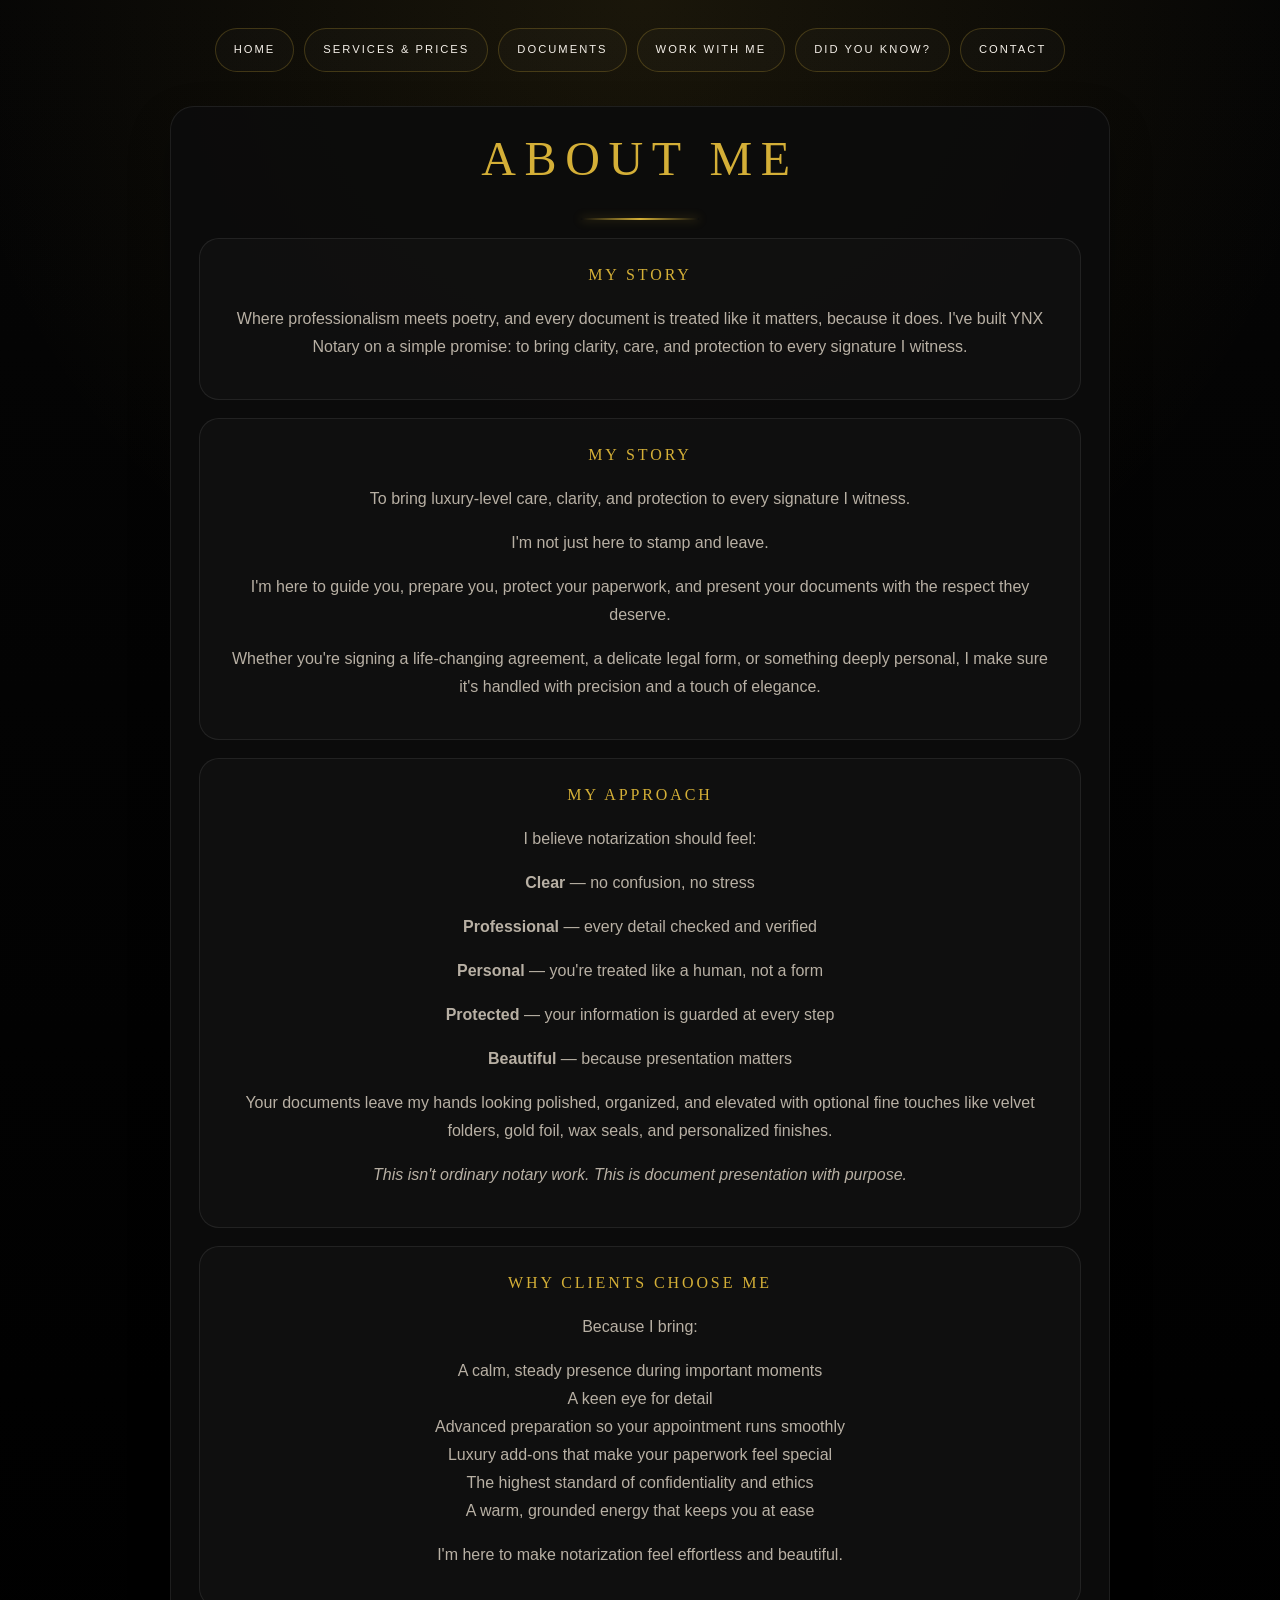
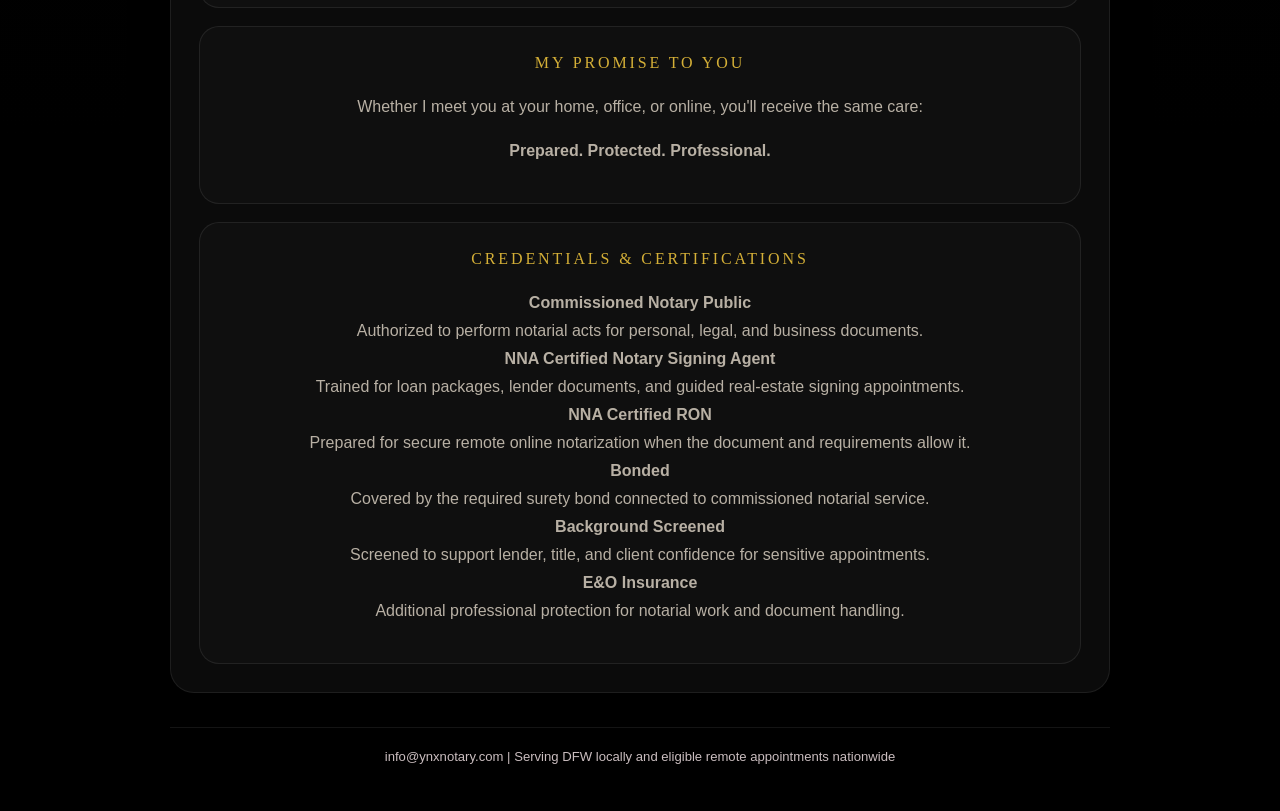
==== about.html @ 5955a1ab "Align YNX about page with current notary wording" ====
<!doctype html>
<html lang="en">
  <head>
    <meta charset="UTF-8" />
    <meta name="viewport" content="width=device-width, initial-scale=1.0" />
    <title>About Me | YNX Notary</title>
    <link rel="stylesheet" href="styles.css" />
  </head>
  <body>
    <div class="shell page-copy">
      <header class="topbar">
        <nav class="nav">
          <a href="index.html">Home</a>
          <a href="services.html">Services & Prices</a>
          <a href="documents.html">Documents</a>
          <a href="work-with-me.html">Work With Me</a>
          <a href="did-you-know.html">Did You Know?</a>
          <a href="mailto:info@ynxnotary.com">Contact</a>
        </nav>
      </header>

      <section class="section stack">
        <h1 class="page-title">About Me</h1>
        <div class="divider" style="margin: 8px auto 0;"></div>

        <section class="mini" style="text-align:center;">
          <h2>My Story</h2>
          <p>Where professionalism meets poetry, and every document is treated like it matters, because it does. I've built YNX Notary on a simple promise: to bring clarity, care, and protection to every signature I witness.</p>
        </section>

        <section class="mini" style="text-align:center;">
          <h2>My Story</h2>
          <p>To bring luxury-level care, clarity, and protection to every signature I witness.</p>
          <p>I'm not just here to stamp and leave.</p>
          <p>I'm here to guide you, prepare you, protect your paperwork, and present your documents with the respect they deserve.</p>
          <p>Whether you're signing a life-changing agreement, a delicate legal form, or something deeply personal, I make sure it's handled with precision and a touch of elegance.</p>
        </section>

        <section class="mini" style="text-align:center;">
          <h2>My Approach</h2>
          <p>I believe notarization should feel:</p>
          <p><strong>Clear</strong> — no confusion, no stress</p>
          <p><strong>Professional</strong> — every detail checked and verified</p>
          <p><strong>Personal</strong> — you're treated like a human, not a form</p>
          <p><strong>Protected</strong> — your information is guarded at every step</p>
          <p><strong>Beautiful</strong> — because presentation matters</p>
          <p>Your documents leave my hands looking polished, organized, and elevated with optional fine touches like velvet folders, gold foil, wax seals, and personalized finishes.</p>
          <p class="note">This isn't ordinary notary work. This is document presentation with purpose.</p>
        </section>

        <section class="mini" style="text-align:center;">
          <h2>Why Clients Choose Me</h2>
          <p>Because I bring:</p>
          <ul class="center-list">
            <li>A calm, steady presence during important moments</li>
            <li>A keen eye for detail</li>
            <li>Advanced preparation so your appointment runs smoothly</li>
            <li>Luxury add-ons that make your paperwork feel special</li>
            <li>The highest standard of confidentiality and ethics</li>
            <li>A warm, grounded energy that keeps you at ease</li>
          </ul>
          <p>I'm here to make notarization feel effortless and beautiful.</p>
        </section>

        <section class="mini" style="text-align:center;">
          <h2>My Promise to You</h2>
          <p>Whether I meet you at your home, office, or online, you'll receive the same care:</p>
          <p class="callout-line"><strong>Prepared. Protected. Professional.</strong></p>
        </section>

        <section class="mini" style="text-align:center;">
          <h2>Credentials &amp; Certifications</h2>
          <ul class="center-list">
            <li><strong>Commissioned Notary Public</strong><br />Authorized to perform notarial acts for personal, legal, and business documents.</li>
            <li><strong>NNA Certified Notary Signing Agent</strong><br />Trained for loan packages, lender documents, and guided real-estate signing appointments.</li>
            <li><strong>NNA Certified RON</strong><br />Prepared for secure remote online notarization when the document and requirements allow it.</li>
            <li><strong>Bonded</strong><br />Covered by the required surety bond connected to commissioned notarial service.</li>
            <li><strong>Background Screened</strong><br />Screened to support lender, title, and client confidence for sensitive appointments.</li>
            <li><strong>E&amp;O Insurance</strong><br />Additional professional protection for notarial work and document handling.</li>
          </ul>
        </section>
      </section>

      <footer>
        info@ynxnotary.com | Serving DFW locally and eligible remote appointments nationwide
      </footer>
    </div>
  </body>
</html>
---- styles.css ----
:root {
  --bg: #040404;
  --panel: rgba(12, 12, 12, 0.92);
  --panel-soft: rgba(255, 255, 255, 0.02);
  --text: #f4efe8;
  --muted: #b8b0a4;
  --gold: #d4af37;
  --border: rgba(212, 175, 55, 0.24);
}

* {
  box-sizing: border-box;
}

html {
  scroll-behavior: smooth;
}

body {
  margin: 0;
  min-height: 100vh;
  font-family: Montserrat, Arial, sans-serif;
  color: var(--text);
  background:
    radial-gradient(circle at top, rgba(212, 175, 55, 0.1), transparent 28%),
    linear-gradient(180deg, #050505 0%, #000 72%);
}

a {
  color: inherit;
  text-decoration: none;
}

.shell {
  width: min(1120px, calc(100% - 40px));
  margin: 0 auto;
  padding: 28px 0 42px;
}

.topbar {
  display: flex;
  justify-content: center;
  margin-bottom: 30px;
}

.nav {
  display: flex;
  flex-wrap: wrap;
  justify-content: center;
  gap: 10px;
}

.nav a,
.pill,
.cta,
.card-cta {
  border: 1px solid var(--border);
  border-radius: 999px;
  padding: 11px 18px;
  font-size: 0.7rem;
  text-transform: uppercase;
  letter-spacing: 0.18em;
  color: var(--text);
  background: rgba(255, 255, 255, 0.02);
  transition: transform 0.2s ease, border-color 0.2s ease, color 0.2s ease;
}

.nav a:hover,
.pill:hover,
.cta:hover,
.card-cta:hover {
  transform: translateY(-1px);
  border-color: rgba(212, 175, 55, 0.58);
  color: var(--gold);
}

.hero {
  display: grid;
  gap: 22px;
  justify-items: center;
  text-align: center;
  padding: 12px 0 6px;
}

.brand-mark {
  width: 92px;
  height: 92px;
  object-fit: cover;
  border-radius: 22px;
  border: 1px solid rgba(255, 255, 255, 0.08);
  background: #0b0b0b;
}

.eyebrow {
  margin: 0;
  color: var(--gold);
  font-size: 0.72rem;
  letter-spacing: 0.32em;
  text-transform: uppercase;
}

h1 {
  margin: 0;
  font-family: "Cinzel", Georgia, serif;
  font-size: clamp(2.8rem, 6vw, 5rem);
  font-weight: 400;
  line-height: 0.98;
  letter-spacing: 0.08em;
  color: var(--gold);
  text-transform: uppercase;
}

.subhead {
  margin: 0;
  font-size: 0.92rem;
  letter-spacing: 0.18em;
  text-transform: uppercase;
  color: var(--muted);
}

.divider {
  width: 118px;
  height: 2px;
  background: linear-gradient(90deg, transparent, var(--gold), transparent);
  box-shadow: 0 0 10px rgba(212, 175, 55, 0.35);
}

.hero-copy {
  display: grid;
  gap: 18px;
  justify-items: center;
}

.hero-copy p,
.intro-copy {
  margin: 0;
  color: #d7d1c8;
  line-height: 1.8;
  max-width: 60ch;
}

.cta-row,
.quick-links {
  display: flex;
  flex-wrap: wrap;
  justify-content: center;
  gap: 12px;
  margin-top: 6px;
}

.cta.primary {
  background: rgba(212, 175, 55, 0.14);
}

.cards,
.grid-2,
.grid-3,
.stack {
  display: grid;
  gap: 18px;
}

.cards {
  grid-template-columns: repeat(auto-fit, minmax(220px, 1fr));
  margin-top: 30px;
  width: 100%;
}

.grid-2 {
  grid-template-columns: repeat(auto-fit, minmax(280px, 1fr));
}

.grid-3 {
  grid-template-columns: repeat(auto-fit, minmax(240px, 1fr));
}

.section {
  margin-top: 34px;
  padding: 28px;
  border: 1px solid rgba(255, 255, 255, 0.08);
  border-radius: 24px;
  background: var(--panel);
  box-shadow: 0 18px 42px rgba(0, 0, 0, 0.28);
}

.section h2,
.card h2,
.mini h3 {
  margin: 0 0 10px;
  font-family: "Cinzel", Georgia, serif;
  color: var(--gold);
  text-transform: uppercase;
  letter-spacing: 0.18em;
  font-weight: 500;
}

.section h2 {
  font-size: 1rem;
}

.section h3,
.card h3,
.mini h4 {
  margin: 0 0 8px;
  color: #efe8dd;
  font-size: 0.95rem;
  letter-spacing: 0.06em;
}

.section p,
.section li,
.card p,
.mini p,
.mini li,
.page-copy,
.page-copy li {
  color: var(--muted);
  line-height: 1.75;
}

.card,
.mini {
  border: 1px solid rgba(255, 255, 255, 0.08);
  border-radius: 20px;
  background: var(--panel-soft);
  padding: 22px;
}

.page-title {
  margin: 0 0 10px;
  text-align: center;
  font-family: "Cinzel", Georgia, serif;
  color: var(--gold);
  text-transform: uppercase;
  letter-spacing: 0.18em;
  font-size: clamp(1.8rem, 4vw, 3rem);
  font-weight: 500;
}

.page-subtitle {
  margin: 0;
  text-align: center;
  color: var(--muted);
  letter-spacing: 0.14em;
  text-transform: uppercase;
  font-size: 0.82rem;
}

.page-copy {
  max-width: 940px;
  margin: 0 auto;
}

.note {
  color: #d7d1c8;
  font-style: italic;
}

.split-toggle {
  display: flex;
  justify-content: center;
  align-items: center;
  gap: 12px;
  margin-bottom: 18px;
  flex-wrap: wrap;
}

.toggle-link {
  color: var(--muted);
  text-transform: uppercase;
  letter-spacing: 0.16em;
  font-size: 0.88rem;
}

.toggle-link.active {
  color: var(--gold);
  text-decoration: underline;
}

.center-list {
  list-style: none;
  padding-left: 0;
  text-align: center;
}

.callout-line {
  color: #d7d1c8;
}

footer {
  margin-top: 34px;
  padding-top: 18px;
  border-top: 1px solid rgba(255, 255, 255, 0.08);
  color: #cabdbf;
  font-size: 0.82rem;
  text-align: center;
}

@media (max-width: 940px) {
  .nav {
    justify-content: center;
  }
}
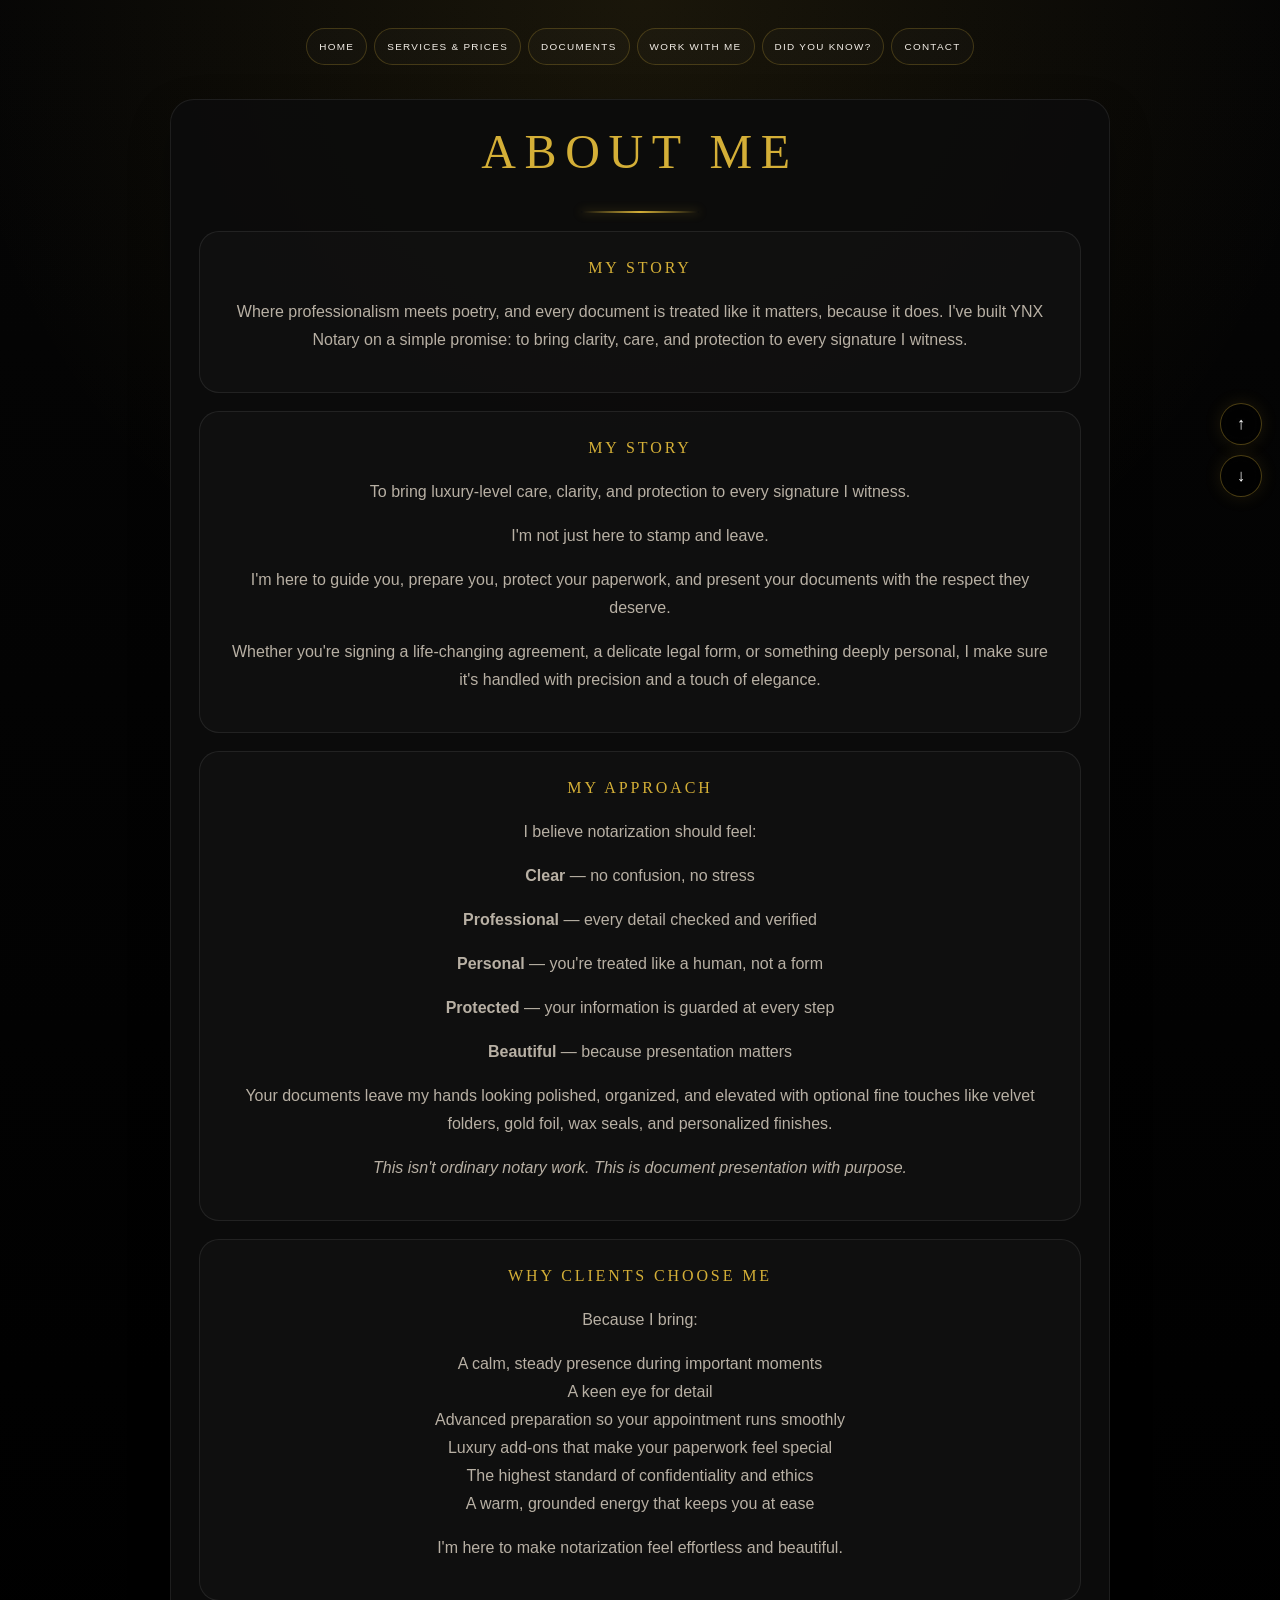
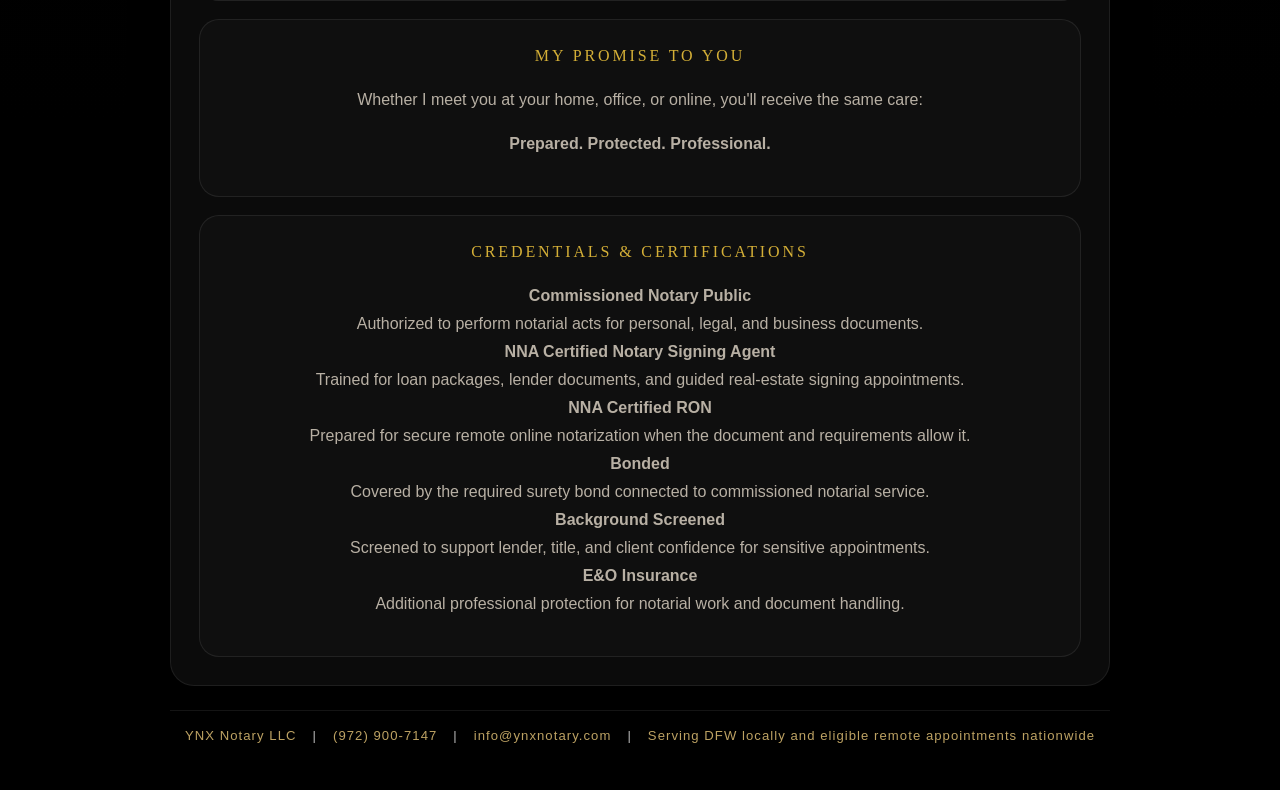
==== commit 3229ffd8: "Refine landing layout and page controls" ====
--- a/about.html
+++ b/about.html
@@ -6,7 +6,7 @@
     <title>About Me | YNX Notary</title>
     <link rel="stylesheet" href="styles.css" />
   </head>
-  <body>
+  <body id="top">
     <div class="shell page-copy">
       <header class="topbar">
         <nav class="nav">
@@ -80,10 +80,19 @@
           </ul>
         </section>
       </section>
-
-      <footer>
-        info@ynxnotary.com | Serving DFW locally and eligible remote appointments nationwide
+      <footer class="business-footer">
+        <span>YNX Notary LLC</span>
+        <span>(972) 900-7147</span>
+        <span>info@ynxnotary.com</span>
+        <span>Serving DFW locally and eligible remote appointments nationwide</span>
       </footer>
     </div>
+    <div class="scroll-rail" aria-label="Page scroll controls">
+      <a href="#top" aria-label="Scroll to top">&uarr;</a>
+      <a href="#bottom" aria-label="Scroll to bottom">&darr;</a>
+    </div>
+    <span id="bottom"></span>
   </body>
 </html>
+
+
--- a/styles.css
+++ b/styles.css
@@ -37,17 +37,29 @@
   padding: 28px 0 42px;
 }
 
+.home-page {
+  height: 100vh;
+  overflow: hidden;
+}
+
+.home-page .shell {
+  height: 100vh;
+  display: grid;
+  grid-template-rows: auto 1fr auto;
+  padding: 16px 0 18px;
+}
+
 .topbar {
   display: flex;
   justify-content: center;
-  margin-bottom: 30px;
+  margin-bottom: 18px;
 }
 
 .nav {
   display: flex;
-  flex-wrap: wrap;
+  flex-wrap: nowrap;
   justify-content: center;
-  gap: 10px;
+  gap: 7px;
 }
 
 .nav a,
@@ -56,10 +68,10 @@
 .card-cta {
   border: 1px solid var(--border);
   border-radius: 999px;
-  padding: 11px 18px;
-  font-size: 0.7rem;
-  text-transform: uppercase;
-  letter-spacing: 0.18em;
+  padding: 9px 12px;
+  font-size: 0.62rem;
+  text-transform: uppercase;
+  letter-spacing: 0.13em;
   color: var(--text);
   background: rgba(255, 255, 255, 0.02);
   transition: transform 0.2s ease, border-color 0.2s ease, color 0.2s ease;
@@ -74,17 +86,30 @@
   color: var(--gold);
 }
 
+.nav a.nav-olivia {
+  border-color: rgba(212, 175, 55, 0.72);
+  background: rgba(212, 175, 55, 0.13);
+  color: var(--gold);
+  box-shadow: 0 0 18px rgba(212, 175, 55, 0.14);
+}
+
+.nav a.nav-olivia:hover {
+  border-color: rgba(212, 175, 55, 0.95);
+  box-shadow: 0 0 26px rgba(212, 175, 55, 0.24);
+}
+
 .hero {
   display: grid;
-  gap: 22px;
+  gap: 16px;
   justify-items: center;
   text-align: center;
-  padding: 12px 0 6px;
+  align-content: center;
+  padding: 0;
 }
 
 .brand-mark {
-  width: 92px;
-  height: 92px;
+  width: 82px;
+  height: 82px;
   object-fit: cover;
   border-radius: 22px;
   border: 1px solid rgba(255, 255, 255, 0.08);
@@ -112,8 +137,8 @@
 
 .subhead {
   margin: 0;
-  font-size: 0.92rem;
-  letter-spacing: 0.18em;
+  font-size: 0.8rem;
+  letter-spacing: 0.14em;
   text-transform: uppercase;
   color: var(--muted);
 }
@@ -127,7 +152,7 @@
 
 .hero-copy {
   display: grid;
-  gap: 18px;
+  gap: 14px;
   justify-items: center;
 }
 
@@ -150,6 +175,13 @@
 
 .cta.primary {
   background: rgba(212, 175, 55, 0.14);
+}
+
+.cta.start {
+  border-color: rgba(212, 175, 55, 0.72);
+  background: rgba(212, 175, 55, 0.18);
+  color: var(--gold);
+  box-shadow: 0 0 18px rgba(212, 175, 55, 0.12);
 }
 
 .cards,
@@ -287,17 +319,583 @@
   color: #d7d1c8;
 }
 
+.back-link {
+  position: fixed;
+  top: 24px;
+  left: 24px;
+  z-index: 5;
+  color: rgba(244, 239, 232, 0.68);
+  font-size: 0.72rem;
+  letter-spacing: 0.24em;
+  text-transform: uppercase;
+}
+
+.promo-page-body,
+.olivia-page-body {
+  min-height: 100vh;
+  overflow-x: hidden;
+}
+
+.promo-gate-page {
+  min-height: 100vh;
+  display: grid;
+  place-items: center;
+  padding: 32px;
+  background:
+    radial-gradient(circle at 50% 25%, rgba(255, 182, 213, 0.22), transparent 34%),
+    linear-gradient(135deg, #16080f, #050505 62%);
+}
+
+.promo-gate-card {
+  width: min(560px, 100%);
+  padding: clamp(28px, 5vw, 48px);
+  border: 1px solid rgba(255, 255, 255, 0.1);
+  border-radius: 28px;
+  background: rgba(10, 10, 10, 0.76);
+  box-shadow: 0 30px 90px rgba(0, 0, 0, 0.45);
+  text-align: center;
+  backdrop-filter: blur(18px);
+}
+
+.promo-gate-card h1 {
+  font-size: clamp(2.4rem, 8vw, 4.8rem);
+}
+
+.promo-gate-card p {
+  color: var(--muted);
+  line-height: 1.7;
+}
+
+.promo-form {
+  display: grid;
+  gap: 12px;
+  margin-top: 26px;
+}
+
+.promo-form input {
+  width: 100%;
+  border: 1px solid rgba(255, 255, 255, 0.18);
+  border-radius: 999px;
+  padding: 15px 18px;
+  background: rgba(255, 255, 255, 0.06);
+  color: var(--text);
+  font-size: 1rem;
+  text-align: center;
+  outline: none;
+}
+
+.promo-form button {
+  border: 1px solid rgba(212, 175, 55, 0.4);
+  border-radius: 999px;
+  padding: 15px 20px;
+  background: rgba(212, 175, 55, 0.18);
+  color: var(--text);
+  font-size: 0.78rem;
+  letter-spacing: 0.18em;
+  text-transform: uppercase;
+  cursor: pointer;
+}
+
+.promo-message {
+  min-height: 28px;
+  margin: 18px 0 0;
+  color: #ffdbe8 !important;
+}
+
+.olivia-landing {
+  position: relative;
+  min-height: 100vh;
+  overflow: hidden;
+  display: grid;
+  align-content: center;
+  gap: 24px;
+  padding: 9vh 24px;
+  background:
+    radial-gradient(circle at 22% 16%, rgba(255, 182, 213, 0.38), transparent 22%),
+    radial-gradient(circle at 78% 12%, rgba(186, 245, 224, 0.26), transparent 24%),
+    linear-gradient(135deg, #fff6fb, #ffffff 48%, #effaf5);
+  color: #181114;
+}
+
+.olivia-glitter-field {
+  position: fixed;
+  inset: 0;
+  overflow: hidden;
+  pointer-events: none;
+  z-index: 6;
+  mix-blend-mode: normal;
+}
+
+.glitter-curtain,
+.glitter-curtain-alt {
+  position: absolute;
+  inset: -10%;
+  opacity: 0;
+  background:
+    radial-gradient(circle at 12% 18%, rgba(255, 238, 170, 0.9) 0 2px, transparent 3px),
+    radial-gradient(circle at 22% 74%, rgba(255, 182, 213, 0.8) 0 2px, transparent 3px),
+    radial-gradient(circle at 34% 42%, rgba(215, 255, 242, 0.75) 0 2px, transparent 3px),
+    radial-gradient(circle at 48% 20%, rgba(255, 238, 170, 0.85) 0 2px, transparent 3px),
+    radial-gradient(circle at 63% 68%, rgba(255, 182, 213, 0.8) 0 2px, transparent 3px),
+    radial-gradient(circle at 76% 34%, rgba(255, 238, 170, 0.8) 0 2px, transparent 3px),
+    radial-gradient(circle at 90% 82%, rgba(215, 255, 242, 0.7) 0 2px, transparent 3px);
+  background-size: 220px 220px;
+  filter: drop-shadow(0 0 10px rgba(255, 238, 170, 0.65));
+  animation: glitterCurtain 6.5s ease-in-out both;
+}
+
+.glitter-curtain-alt {
+  background-size: 170px 170px;
+  animation-delay: 0.35s;
+  animation-duration: 7.5s;
+  transform: rotate(8deg);
+}
+
+.fairy-sweep {
+  position: absolute;
+  left: -16vw;
+  top: 54vh;
+  z-index: 8;
+  width: 220px;
+  height: 220px;
+  display: grid;
+  place-items: center;
+  border-radius: 50%;
+  color: #fff7c8;
+  font-size: 9rem;
+  text-shadow:
+    0 0 20px rgba(255, 238, 170, 0.95),
+    0 0 56px rgba(255, 182, 213, 0.82);
+  animation: fairySweep 3.2s ease-in-out both;
+}
+
+.fairy-sweep::after {
+  content: "";
+  position: absolute;
+  right: 55%;
+  width: 72vw;
+  height: 90px;
+  border-radius: 999px;
+  background: linear-gradient(90deg, transparent, rgba(255, 238, 170, 0.82), rgba(255, 182, 213, 0.44));
+  filter: blur(16px);
+}
+
+.dust {
+  position: absolute;
+  z-index: 9;
+  width: 24px;
+  height: 24px;
+  border-radius: 999px;
+  background: #fff3a8;
+  box-shadow:
+    0 0 18px rgba(255, 255, 255, 0.95),
+    0 0 34px rgba(255, 238, 170, 0.92),
+    0 0 68px rgba(255, 182, 213, 0.82);
+  opacity: 0;
+  animation: glitterBurst 4.2s ease-out both;
+}
+
+.dust:nth-child(3n) {
+  background: #ffc8dc;
+}
+
+.dust:nth-child(4n) {
+  background: #d7fff2;
+}
+
+.dust:nth-child(5n) {
+  width: 34px;
+  height: 34px;
+  clip-path: polygon(50% 0, 62% 36%, 100% 50%, 62% 64%, 50% 100%, 38% 64%, 0 50%, 38% 36%);
+}
+
+.dust-1 { left: 50%; top: 48%; --x: -38vw; --y: -31vh; animation-delay: 0.18s; }
+.dust-2 { left: 50%; top: 48%; --x: -24vw; --y: -42vh; animation-delay: 0.21s; }
+.dust-3 { left: 50%; top: 48%; --x: -8vw; --y: -36vh; animation-delay: 0.24s; }
+.dust-4 { left: 50%; top: 48%; --x: 14vw; --y: -40vh; animation-delay: 0.27s; }
+.dust-5 { left: 50%; top: 48%; --x: 34vw; --y: -26vh; animation-delay: 0.3s; }
+.dust-6 { left: 50%; top: 48%; --x: 42vw; --y: -6vh; animation-delay: 0.33s; }
+.dust-7 { left: 50%; top: 48%; --x: 30vw; --y: 20vh; animation-delay: 0.36s; }
+.dust-8 { left: 50%; top: 48%; --x: 8vw; --y: 34vh; animation-delay: 0.39s; }
+.dust-9 { left: 50%; top: 48%; --x: -18vw; --y: 30vh; animation-delay: 0.42s; }
+.dust-10 { left: 50%; top: 48%; --x: -38vw; --y: 12vh; animation-delay: 0.45s; }
+.dust-11 { left: 20%; top: -8%; --x: 10vw; --y: 112vh; animation-delay: 0.8s; animation-duration: 7s; }
+.dust-12 { left: 34%; top: -8%; --x: -4vw; --y: 115vh; animation-delay: 1.1s; animation-duration: 7.6s; }
+.dust-13 { left: 52%; top: -8%; --x: 8vw; --y: 118vh; animation-delay: 0.95s; animation-duration: 7.2s; }
+.dust-14 { left: 68%; top: -8%; --x: -8vw; --y: 116vh; animation-delay: 1.3s; animation-duration: 8s; }
+.dust-15 { left: 82%; top: -8%; --x: 4vw; --y: 120vh; animation-delay: 1.5s; animation-duration: 8.2s; }
+.dust-16 { left: 8%; top: -8%; --x: 14vw; --y: 114vh; animation-delay: 1.7s; animation-duration: 8.5s; }
+.dust-17 { left: 50%; top: 48%; --x: -46vw; --y: -2vh; animation-delay: 0.48s; }
+.dust-18 { left: 50%; top: 48%; --x: -30vw; --y: -18vh; animation-delay: 0.51s; }
+.dust-19 { left: 50%; top: 48%; --x: -14vw; --y: -8vh; animation-delay: 0.54s; }
+.dust-20 { left: 50%; top: 48%; --x: 2vw; --y: -24vh; animation-delay: 0.57s; }
+.dust-21 { left: 50%; top: 48%; --x: 20vw; --y: -14vh; animation-delay: 0.6s; }
+.dust-22 { left: 50%; top: 48%; --x: 44vw; --y: 16vh; animation-delay: 0.63s; }
+.dust-23 { left: 50%; top: 48%; --x: 22vw; --y: 40vh; animation-delay: 0.66s; }
+.dust-24 { left: 50%; top: 48%; --x: -4vw; --y: 46vh; animation-delay: 0.69s; }
+.dust-25 { left: 50%; top: 48%; --x: -28vw; --y: 44vh; animation-delay: 0.72s; }
+.dust-26 { left: 50%; top: 48%; --x: -50vw; --y: 28vh; animation-delay: 0.75s; }
+.dust-27 { left: 14%; top: -8%; --x: 20vw; --y: 116vh; animation-delay: 2s; animation-duration: 9s; }
+.dust-28 { left: 28%; top: -8%; --x: 10vw; --y: 118vh; animation-delay: 2.2s; animation-duration: 9.2s; }
+.dust-29 { left: 42%; top: -8%; --x: -8vw; --y: 120vh; animation-delay: 2.4s; animation-duration: 9.4s; }
+.dust-30 { left: 56%; top: -8%; --x: 12vw; --y: 122vh; animation-delay: 2.1s; animation-duration: 9.5s; }
+.dust-31 { left: 70%; top: -8%; --x: -12vw; --y: 119vh; animation-delay: 2.35s; animation-duration: 9.7s; }
+.dust-32 { left: 86%; top: -8%; --x: -20vw; --y: 116vh; animation-delay: 2.55s; animation-duration: 9.8s; }
+.dust-33 { left: 6%; top: 35%; --x: 86vw; --y: -12vh; animation-delay: 1.1s; animation-duration: 6.8s; }
+.dust-34 { left: 3%; top: 58%; --x: 92vw; --y: 16vh; animation-delay: 1.35s; animation-duration: 7.2s; }
+.dust-35 { left: 95%; top: 26%; --x: -90vw; --y: 22vh; animation-delay: 1.6s; animation-duration: 7.4s; }
+.dust-36 { left: 96%; top: 72%; --x: -88vw; --y: -20vh; animation-delay: 1.85s; animation-duration: 7.6s; }
+
+.glitter-shard {
+  position: fixed;
+  left: 50%;
+  top: 52%;
+  z-index: 10;
+  width: 52px;
+  height: 18px;
+  border-radius: 999px;
+  background: linear-gradient(90deg, #fff, #ffe88f, #ffb8d0);
+  box-shadow:
+    0 0 24px rgba(255, 238, 170, 0.9),
+    0 0 58px rgba(255, 182, 213, 0.72);
+  opacity: 0;
+  animation: shardThrow 2.5s ease-out both;
+}
+
+.shard-1 { --x: -44vw; --y: -34vh; --r: 220deg; animation-delay: 0.18s; }
+.shard-2 { --x: -26vw; --y: -48vh; --r: 320deg; animation-delay: 0.22s; }
+.shard-3 { --x: 2vw; --y: -44vh; --r: 180deg; animation-delay: 0.26s; }
+.shard-4 { --x: 28vw; --y: -36vh; --r: 280deg; animation-delay: 0.3s; }
+.shard-5 { --x: 48vw; --y: -8vh; --r: 210deg; animation-delay: 0.34s; }
+.shard-6 { --x: 40vw; --y: 26vh; --r: 360deg; animation-delay: 0.38s; }
+.shard-7 { --x: 8vw; --y: 42vh; --r: 260deg; animation-delay: 0.42s; }
+.shard-8 { --x: -24vw; --y: 38vh; --r: 330deg; animation-delay: 0.46s; }
+.shard-9 { --x: -50vw; --y: 14vh; --r: 230deg; animation-delay: 0.5s; }
+.shard-10 { --x: 0vw; --y: 0vh; --r: 180deg; width: 90px; height: 90px; border-radius: 50%; animation-delay: 0.12s; }
+
+.glitter-flash {
+  position: fixed;
+  inset: 0;
+  z-index: 7;
+  opacity: 0;
+  background:
+    radial-gradient(circle at 50% 50%, rgba(255, 255, 255, 0.72), transparent 18%),
+    radial-gradient(circle at 50% 50%, rgba(255, 238, 170, 0.48), transparent 36%);
+  animation: glitterFlash 1.45s ease-out both;
+}
+
+.olivia-card {
+  position: relative;
+  z-index: 1;
+  width: min(980px, 100%);
+  margin: 0 auto;
+  padding: clamp(28px, 5vw, 58px);
+  border: 1px solid rgba(255, 182, 213, 0.52);
+  border-radius: 34px;
+  background: rgba(255, 255, 255, 0.86);
+  box-shadow: 0 28px 90px rgba(92, 34, 52, 0.18);
+  text-align: center;
+  backdrop-filter: blur(16px);
+  animation: cardFloatIn 0.8s ease both;
+}
+
+.olivia-logo {
+  width: min(150px, 38vw);
+  height: auto;
+  display: block;
+  margin: 0 auto 20px;
+  border-radius: 22px;
+  box-shadow: 0 18px 38px rgba(92, 34, 52, 0.18);
+}
+
+.olivia-pill {
+  display: inline-flex;
+  margin: 0 0 18px;
+  border-radius: 999px;
+  padding: 10px 16px;
+  background: #ffe5ef;
+  color: #6f1736;
+  font-size: 0.82rem;
+  font-weight: 700;
+}
+
+.olivia-card h1 {
+  max-width: 820px;
+  margin: 0 auto;
+  color: #1d1518;
+  font-size: clamp(2.6rem, 7vw, 5.8rem);
+  letter-spacing: -0.04em;
+  line-height: 0.98;
+  text-transform: none;
+}
+
+.olivia-copy {
+  max-width: 760px;
+  margin: 24px auto 0;
+  color: #5f5559;
+  font-size: clamp(1rem, 2vw, 1.24rem);
+  line-height: 1.75;
+}
+
+.olivia-actions {
+  display: grid;
+  justify-content: center;
+  justify-items: center;
+  gap: 14px;
+  margin-top: 34px;
+}
+
+.olivia-request-button {
+  display: inline-flex;
+  align-items: center;
+  justify-content: center;
+  min-width: min(100%, 390px);
+  border: 0;
+  border-radius: 999px;
+  padding: 20px 34px;
+  background:
+    linear-gradient(135deg, #191316, #7d2449 52%, #191316);
+  color: #fff;
+  box-shadow:
+    0 20px 46px rgba(125, 36, 73, 0.32),
+    0 0 34px rgba(255, 182, 213, 0.38);
+  font-size: clamp(0.98rem, 2.2vw, 1.2rem);
+  font-weight: 800;
+  letter-spacing: 0.14em;
+  text-transform: uppercase;
+  transition:
+    transform 0.24s ease,
+    box-shadow 0.24s ease,
+    filter 0.24s ease;
+}
+
+.olivia-request-button:hover {
+  transform: translateY(-3px) scale(1.02);
+  filter: brightness(1.06);
+  box-shadow:
+    0 26px 58px rgba(125, 36, 73, 0.4),
+    0 0 48px rgba(255, 182, 213, 0.5);
+}
+
+.olivia-secondary-link {
+  color: rgba(33, 25, 28, 0.62);
+  font-size: 0.76rem;
+  font-weight: 700;
+  letter-spacing: 0.16em;
+  text-transform: uppercase;
+  text-decoration: underline;
+  text-decoration-color: rgba(125, 36, 73, 0.28);
+  text-underline-offset: 5px;
+}
+
+.olivia-secondary-link:hover {
+  color: #7d2449;
+}
+
+.olivia-note {
+  max-width: 760px;
+  margin: 28px auto 0;
+  border: 1px solid rgba(170, 114, 35, 0.24);
+  border-radius: 24px;
+  padding: 16px 18px;
+  background: #fff8df;
+  color: #735927;
+  line-height: 1.55;
+}
+
+.olivia-ideas {
+  position: relative;
+  z-index: 1;
+  width: min(980px, 100%);
+  margin: 0 auto;
+  display: grid;
+  grid-template-columns: repeat(auto-fit, minmax(220px, 1fr));
+  gap: 14px;
+}
+
+.olivia-ideas article {
+  border: 1px solid rgba(255, 182, 213, 0.42);
+  border-radius: 24px;
+  padding: 20px;
+  background: rgba(255, 255, 255, 0.76);
+  box-shadow: 0 16px 38px rgba(92, 34, 52, 0.1);
+}
+
+.olivia-ideas h2 {
+  margin: 0 0 10px;
+  color: #2a1f23;
+  font-family: Georgia, serif;
+  font-size: 1.15rem;
+}
+
+.olivia-ideas p {
+  margin: 0;
+  color: #665a5e;
+  line-height: 1.6;
+}
+
+@keyframes fairySweep {
+  0% {
+    opacity: 0;
+    transform: translate(0, 0) rotate(-18deg) scale(0.55);
+  }
+  18% {
+    opacity: 1;
+  }
+  82% {
+    opacity: 1;
+  }
+  100% {
+    opacity: 0;
+    transform: translate(128vw, -70vh) rotate(10deg) scale(1.35);
+  }
+}
+
+@keyframes glitterBurst {
+  0% {
+    opacity: 0;
+    transform: translate(0, 0) scale(0) rotate(0deg);
+  }
+  14% {
+    opacity: 1;
+    transform: translate(calc(var(--x) * 0.18), calc(var(--y) * 0.18)) scale(2.1) rotate(80deg);
+  }
+  42% {
+    opacity: 1;
+    transform: translate(calc(var(--x) * 0.72), calc(var(--y) * 0.72)) scale(1.35) rotate(220deg);
+  }
+  100% {
+    opacity: 0;
+    transform: translate(var(--x), var(--y)) scale(0.45) rotate(420deg);
+  }
+}
+
+@keyframes shardThrow {
+  0% {
+    opacity: 0;
+    transform: translate(0, 0) rotate(0deg) scale(0.1);
+  }
+  12% {
+    opacity: 1;
+    transform: translate(calc(var(--x) * 0.16), calc(var(--y) * 0.16)) rotate(60deg) scale(2.4);
+  }
+  52% {
+    opacity: 1;
+    transform: translate(calc(var(--x) * 0.72), calc(var(--y) * 0.72)) rotate(var(--r)) scale(1.2);
+  }
+  100% {
+    opacity: 0;
+    transform: translate(var(--x), var(--y)) rotate(var(--r)) scale(0.4);
+  }
+}
+
+@keyframes glitterFlash {
+  0% {
+    opacity: 0;
+    transform: scale(0.2);
+  }
+  18% {
+    opacity: 0.9;
+    transform: scale(1);
+  }
+  100% {
+    opacity: 0;
+    transform: scale(1.55);
+  }
+}
+
+@keyframes glitterCurtain {
+  0% {
+    opacity: 0;
+    transform: translateY(-8vh) scale(0.98);
+  }
+  16% {
+    opacity: 1;
+  }
+  72% {
+    opacity: 0.78;
+  }
+  100% {
+    opacity: 0;
+    transform: translateY(18vh) scale(1.04);
+  }
+}
+
+@keyframes cardFloatIn {
+  from {
+    opacity: 0;
+    transform: translateY(26px) scale(0.98);
+  }
+  to {
+    opacity: 1;
+    transform: translateY(0) scale(1);
+  }
+}
+
 footer {
-  margin-top: 34px;
-  padding-top: 18px;
+  margin-top: 24px;
+  padding-top: 14px;
   border-top: 1px solid rgba(255, 255, 255, 0.08);
-  color: #cabdbf;
+  color: #bda263;
   font-size: 0.82rem;
   text-align: center;
 }
 
+.business-footer {
+  display: flex;
+  flex-wrap: wrap;
+  justify-content: center;
+  gap: 8px 16px;
+  letter-spacing: 0.08em;
+  color: #bda263;
+}
+
+.business-footer span:not(:last-child)::after {
+  content: "|";
+  margin-left: 16px;
+  color: rgba(255, 255, 255, 0.72);
+}
+
+.scroll-rail {
+  position: fixed;
+  right: 18px;
+  top: 50%;
+  z-index: 30;
+  display: grid;
+  gap: 10px;
+  transform: translateY(-50%);
+}
+
+.scroll-rail a {
+  display: grid;
+  place-items: center;
+  width: 42px;
+  height: 42px;
+  border: 1px solid rgba(212, 175, 55, 0.35);
+  border-radius: 999px;
+  background: rgba(0, 0, 0, 0.46);
+  color: #fff;
+  font-size: 1.05rem;
+  box-shadow: 0 0 18px rgba(212, 175, 55, 0.12);
+  backdrop-filter: blur(10px);
+}
+
+.scroll-rail a:hover {
+  border-color: rgba(255, 255, 255, 0.72);
+  color: var(--gold);
+}
+
 @media (max-width: 940px) {
   .nav {
+    flex-wrap: wrap;
     justify-content: center;
   }
-}
+
+  .business-footer {
+    display: grid;
+  }
+
+  .business-footer span::after {
+    display: none;
+  }
+}
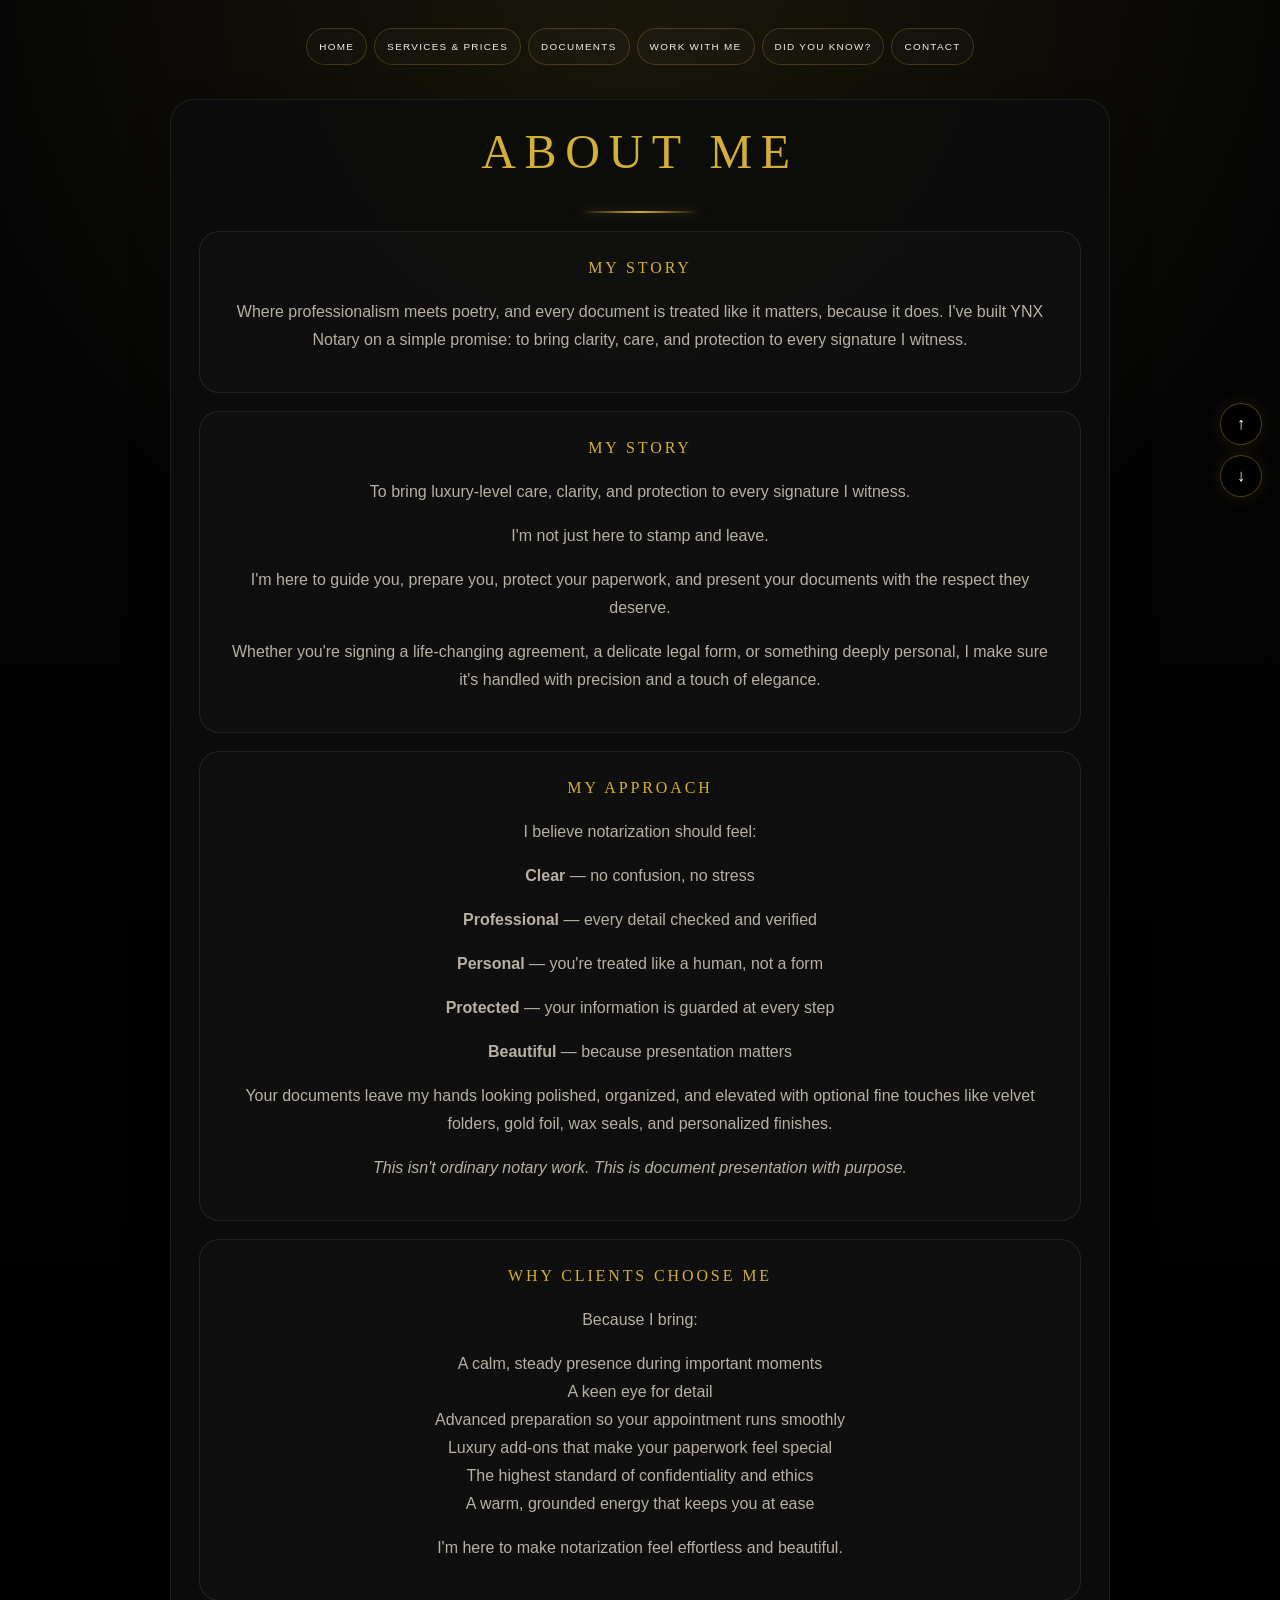
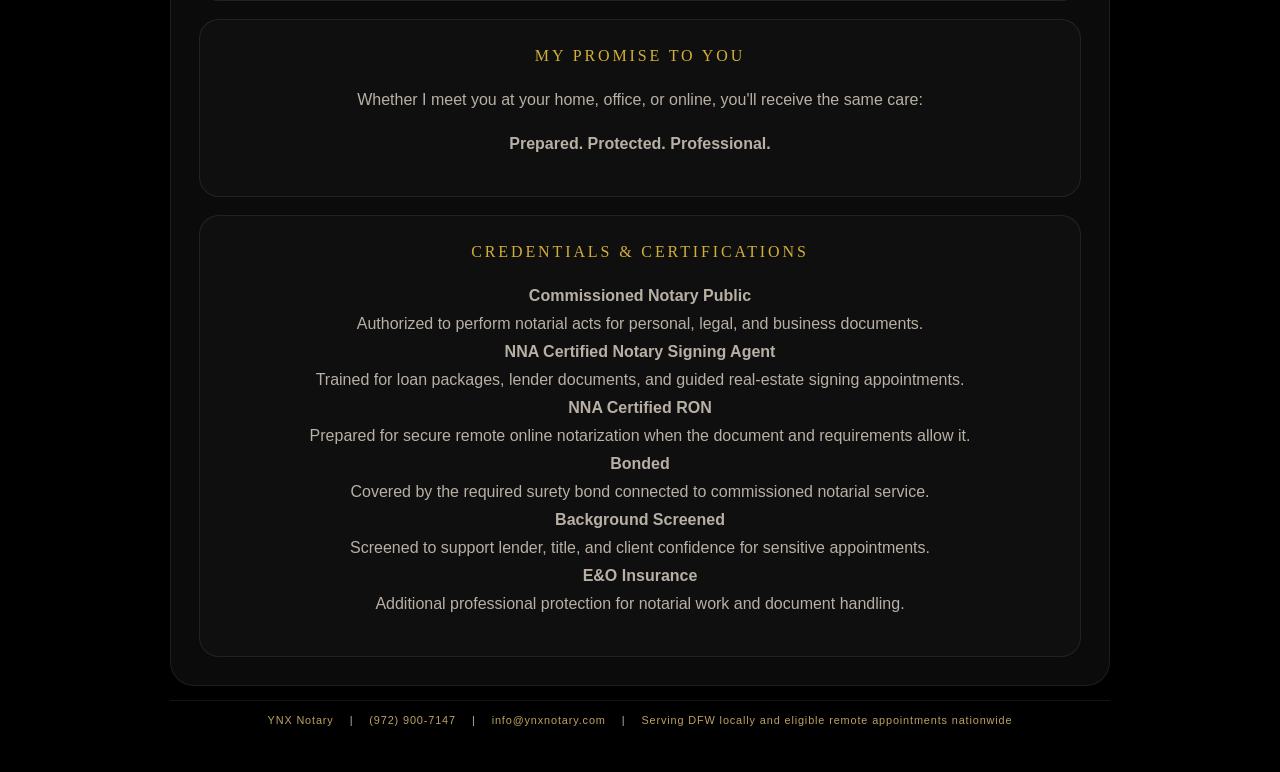
==== commit c20cdd26: "Update YNX navigation footer and contact page" ====
--- a/about.html
+++ b/about.html
@@ -15,7 +15,7 @@
           <a href="documents.html">Documents</a>
           <a href="work-with-me.html">Work With Me</a>
           <a href="did-you-know.html">Did You Know?</a>
-          <a href="mailto:info@ynxnotary.com">Contact</a>
+          <a href="contact.html">Contact</a>
         </nav>
       </header>
 
@@ -81,7 +81,7 @@
         </section>
       </section>
       <footer class="business-footer">
-        <span>YNX Notary LLC</span>
+        <span>YNX Notary</span>
         <span>(972) 900-7147</span>
         <span>info@ynxnotary.com</span>
         <span>Serving DFW locally and eligible remote appointments nationwide</span>
--- a/styles.css
+++ b/styles.css
@@ -46,7 +46,7 @@
   height: 100vh;
   display: grid;
   grid-template-rows: auto 1fr auto;
-  padding: 16px 0 18px;
+  padding: 12px 0 12px;
 }
 
 .topbar {
@@ -59,7 +59,17 @@
   display: flex;
   flex-wrap: nowrap;
   justify-content: center;
+  align-items: center;
   gap: 7px;
+}
+
+.nav-start-prompt {
+  color: #fff;
+  font-family: "Cinzel", Georgia, serif;
+  font-size: 0.74rem;
+  letter-spacing: 0.18em;
+  text-transform: uppercase;
+  animation: startPromptGlow 4.8s ease-in-out infinite;
 }
 
 .nav a,
@@ -110,10 +120,11 @@
 .brand-mark {
   width: 82px;
   height: 82px;
-  object-fit: cover;
+  object-fit: contain;
   border-radius: 22px;
   border: 1px solid rgba(255, 255, 255, 0.08);
   background: #0b0b0b;
+  padding: 8px;
 }
 
 .eyebrow {
@@ -734,6 +745,19 @@
   line-height: 1.6;
 }
 
+.olivia-choice-list {
+  margin: 0;
+  padding-left: 1.1rem;
+  color: #665a5e;
+  line-height: 1.7;
+}
+
+.olivia-footer {
+  position: relative;
+  z-index: 2;
+  color: rgba(33, 25, 28, 0.62);
+}
+
 @keyframes fairySweep {
   0% {
     opacity: 0;
@@ -833,11 +857,11 @@
 }
 
 footer {
-  margin-top: 24px;
-  padding-top: 14px;
+  margin-top: 14px;
+  padding-top: 10px;
   border-top: 1px solid rgba(255, 255, 255, 0.08);
   color: #bda263;
-  font-size: 0.82rem;
+  font-size: 0.68rem;
   text-align: center;
 }
 
@@ -885,6 +909,162 @@
   color: var(--gold);
 }
 
+.policy-table-wrap {
+  overflow-x: auto;
+  margin: 14px auto 16px;
+}
+
+.policy-table {
+  width: 100%;
+  min-width: 560px;
+  border-collapse: collapse;
+  text-align: left;
+}
+
+.policy-table th,
+.policy-table td {
+  border: 1px solid rgba(255, 255, 255, 0.12);
+  padding: 12px 14px;
+}
+
+.policy-table th {
+  color: var(--gold);
+  background: rgba(255, 255, 255, 0.04);
+  text-transform: uppercase;
+  letter-spacing: 0.12em;
+  font-size: 0.74rem;
+}
+
+.policy-table td {
+  color: #d8d1c6;
+}
+
+.did-page .mini strong {
+  color: #fff;
+  text-shadow:
+    0 0 10px rgba(255, 255, 255, 0.22),
+    0 0 18px rgba(212, 175, 55, 0.22);
+  animation: didStrongGlow 4.2s ease-in-out infinite;
+}
+
+.contact-card {
+  text-align: center;
+}
+
+.contact-card a {
+  color: #efe8dd;
+}
+
+.contact-form {
+  display: grid;
+  gap: 14px;
+  max-width: 560px;
+  margin: 18px auto 0;
+}
+
+.contact-form input,
+.contact-form textarea {
+  width: 100%;
+  border: 1px solid rgba(212, 175, 55, 0.26);
+  border-radius: 16px;
+  padding: 14px 16px;
+  background: rgba(255, 255, 255, 0.04);
+  color: var(--text);
+  font: inherit;
+  outline: none;
+}
+
+.contact-form textarea {
+  min-height: 150px;
+  resize: vertical;
+}
+
+.contact-form input:focus,
+.contact-form textarea:focus {
+  border-color: rgba(212, 175, 55, 0.68);
+  box-shadow: 0 0 0 3px rgba(212, 175, 55, 0.12);
+}
+
+.contact-form button {
+  border: 1px solid rgba(212, 175, 55, 0.55);
+  border-radius: 999px;
+  padding: 14px 18px;
+  background: rgba(212, 175, 55, 0.18);
+  color: var(--text);
+  font-weight: 700;
+  letter-spacing: 0.16em;
+  text-transform: uppercase;
+  cursor: pointer;
+}
+
+.contact-actions {
+  margin-top: 18px;
+}
+
+@keyframes startPromptGlow {
+  0%,
+  100% {
+    color: #fff;
+    text-shadow: none;
+  }
+
+  45%,
+  65% {
+    color: var(--gold);
+    text-shadow:
+      0 0 10px rgba(212, 175, 55, 0.44),
+      0 0 22px rgba(212, 175, 55, 0.22);
+  }
+}
+
+@keyframes didStrongGlow {
+  0%,
+  100% {
+    color: #fff;
+    text-shadow:
+      0 0 8px rgba(255, 255, 255, 0.16),
+      0 0 14px rgba(212, 175, 55, 0.12);
+  }
+
+  50% {
+    color: #fff7d6;
+    text-shadow:
+      0 0 14px rgba(255, 255, 255, 0.32),
+      0 0 28px rgba(212, 175, 55, 0.34);
+  }
+}
+
+.help-page .page-title,
+.help-page .section h2,
+.help-page .mini h2,
+.help-page .mini h3 {
+  font-family: Montserrat, Arial, sans-serif !important;
+  text-transform: uppercase !important;
+  letter-spacing: 0.16em !important;
+  line-height: 1.22 !important;
+  color: #c9ad68 !important;
+  font-weight: 600 !important;
+}
+
+.help-page .page-title {
+  font-size: clamp(1.9rem, 4vw, 3.2rem) !important;
+}
+
+.help-page .mini h2 {
+  font-size: clamp(1rem, 2vw, 1.28rem) !important;
+}
+
+.help-page .section > section:not(.mini) h2 {
+  font-size: clamp(1.35rem, 3vw, 2.15rem) !important;
+}
+
+.help-page .mini p[style*="Starting"] {
+  font-family: Montserrat, Arial, sans-serif !important;
+  color: #c9ad68 !important;
+  letter-spacing: 0.15em !important;
+  font-size: 0.82rem !important;
+}
+
 @media (max-width: 940px) {
   .nav {
     flex-wrap: wrap;
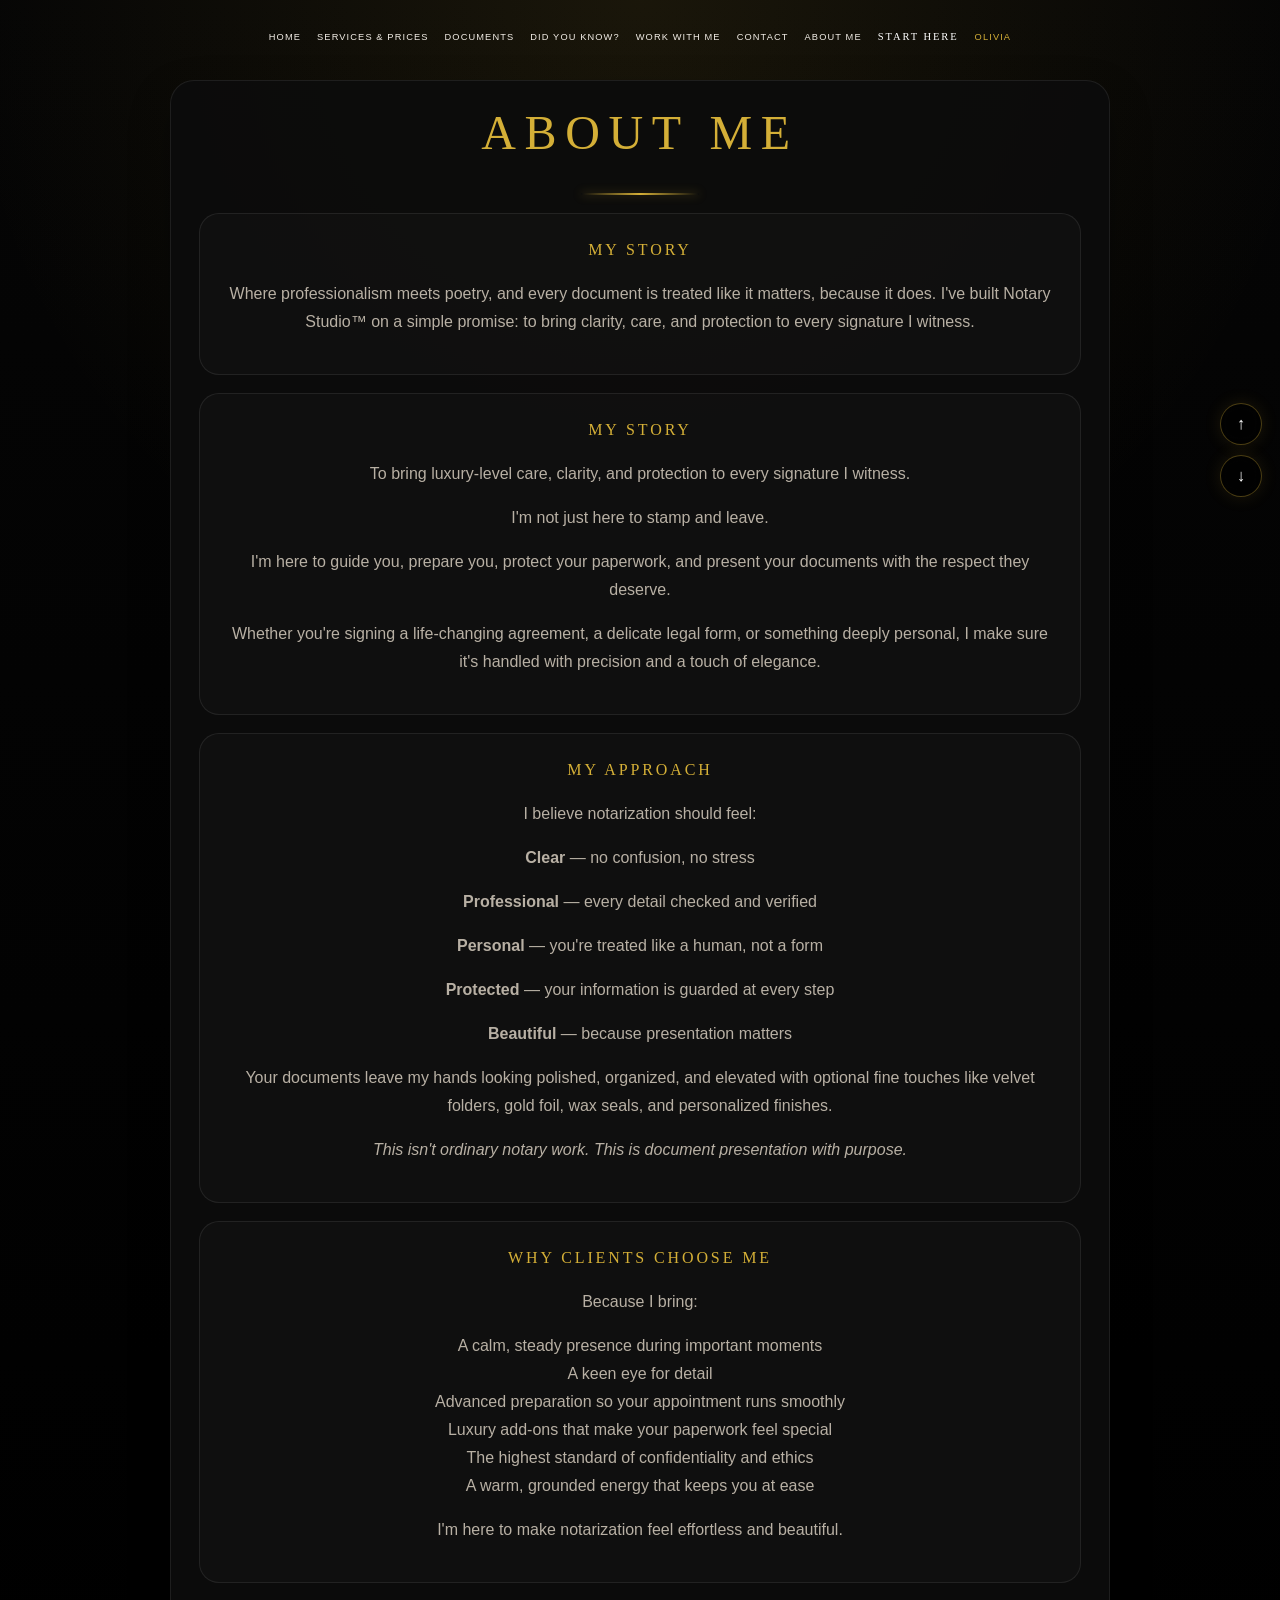
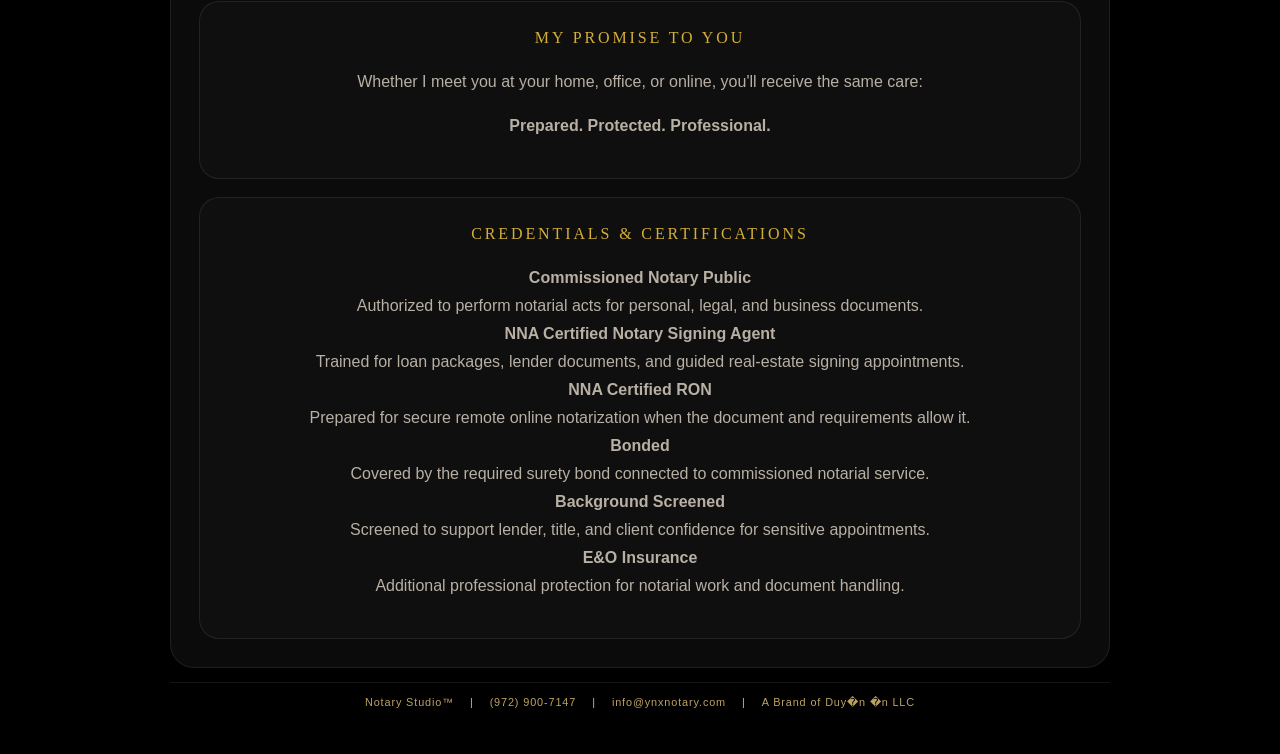
==== commit 22fdb83c: "Rebrand YNX Notary to Notary Studio" ====
--- a/about.html
+++ b/about.html
@@ -3,7 +3,7 @@
   <head>
     <meta charset="UTF-8" />
     <meta name="viewport" content="width=device-width, initial-scale=1.0" />
-    <title>About Me | YNX Notary</title>
+    <title>About Me | Notary Studio&trade;</title>
     <link rel="stylesheet" href="styles.css" />
   </head>
   <body id="top">
@@ -13,11 +13,13 @@
           <a href="index.html">Home</a>
           <a href="services.html">Services & Prices</a>
           <a href="documents.html">Documents</a>
+          <a href="did-you-know.html">Did You Know?</a>
           <a href="work-with-me.html">Work With Me</a>
-          <a href="did-you-know.html">Did You Know?</a>
           <a href="contact.html">Contact</a>
-        </nav>
-      </header>
+          <a href="about.html">About Me</a>
+          <span class="nav-start-prompt">Start Here</span>
+          <a class="nav-olivia" href="promo.html">Olivia</a>
+        </nav></header>
 
       <section class="section stack">
         <h1 class="page-title">About Me</h1>
@@ -25,7 +27,7 @@
 
         <section class="mini" style="text-align:center;">
           <h2>My Story</h2>
-          <p>Where professionalism meets poetry, and every document is treated like it matters, because it does. I've built YNX Notary on a simple promise: to bring clarity, care, and protection to every signature I witness.</p>
+          <p>Where professionalism meets poetry, and every document is treated like it matters, because it does. I've built Notary Studio&trade; on a simple promise: to bring clarity, care, and protection to every signature I witness.</p>
         </section>
 
         <section class="mini" style="text-align:center;">
@@ -80,12 +82,7 @@
           </ul>
         </section>
       </section>
-      <footer class="business-footer">
-        <span>YNX Notary</span>
-        <span>(972) 900-7147</span>
-        <span>info@ynxnotary.com</span>
-        <span>Serving DFW locally and eligible remote appointments nationwide</span>
-      </footer>
+      <footer class="business-footer"><span>Notary Studio&trade;</span><span>(972) 900-7147</span><span>info@ynxnotary.com</span><span>A Brand of Duy�n �n LLC</span></footer>
     </div>
     <div class="scroll-rail" aria-label="Page scroll controls">
       <a href="#top" aria-label="Scroll to top">&uarr;</a>
--- a/styles.css
+++ b/styles.css
@@ -60,19 +60,17 @@
   flex-wrap: nowrap;
   justify-content: center;
   align-items: center;
-  gap: 7px;
+  gap: 16px;
 }
 
 .nav-start-prompt {
   color: #fff;
   font-family: "Cinzel", Georgia, serif;
-  font-size: 0.74rem;
+  font-size: 0.66rem;
   letter-spacing: 0.18em;
   text-transform: uppercase;
-  animation: startPromptGlow 4.8s ease-in-out infinite;
-}
-
-.nav a,
+}
+
 .pill,
 .cta,
 .card-cta {
@@ -87,7 +85,15 @@
   transition: transform 0.2s ease, border-color 0.2s ease, color 0.2s ease;
 }
 
-.nav a:hover,
+.nav a {
+  color: var(--text);
+  font-size: 0.58rem;
+  letter-spacing: 0.12em;
+  text-transform: uppercase;
+  white-space: nowrap;
+  transition: color 0.35s ease;
+}
+
 .pill:hover,
 .cta:hover,
 .card-cta:hover {
@@ -96,16 +102,20 @@
   color: var(--gold);
 }
 
+.nav a:hover {
+  color: var(--gold);
+}
+
 .nav a.nav-olivia {
-  border-color: rgba(212, 175, 55, 0.72);
-  background: rgba(212, 175, 55, 0.13);
+  border: 0;
+  background: transparent;
   color: var(--gold);
-  box-shadow: 0 0 18px rgba(212, 175, 55, 0.14);
+  box-shadow: none;
+  animation: oliviaNavGlow 5.5s ease-in-out infinite;
 }
 
 .nav a.nav-olivia:hover {
-  border-color: rgba(212, 175, 55, 0.95);
-  box-shadow: 0 0 26px rgba(212, 175, 55, 0.24);
+  color: #f6efe6;
 }
 
 .hero {
@@ -118,13 +128,13 @@
 }
 
 .brand-mark {
-  width: 82px;
-  height: 82px;
+  width: 132px;
+  height: 132px;
   object-fit: contain;
-  border-radius: 22px;
-  border: 1px solid rgba(255, 255, 255, 0.08);
-  background: #0b0b0b;
-  padding: 8px;
+  border-radius: 26px;
+  border: 0;
+  background: transparent;
+  padding: 0;
 }
 
 .eyebrow {
@@ -1001,19 +1011,18 @@
   margin-top: 18px;
 }
 
-@keyframes startPromptGlow {
+@keyframes oliviaNavGlow {
   0%,
   100% {
-    color: #fff;
-    text-shadow: none;
-  }
-
-  45%,
-  65% {
     color: var(--gold);
     text-shadow:
-      0 0 10px rgba(212, 175, 55, 0.44),
-      0 0 22px rgba(212, 175, 55, 0.22);
+      0 0 10px rgba(212, 175, 55, 0.35),
+      0 0 18px rgba(212, 175, 55, 0.18);
+  }
+
+  50% {
+    color: #f4efe8;
+    text-shadow: none;
   }
 }
 
@@ -1079,3 +1088,101 @@
     display: none;
   }
 }
+
+@media (max-width: 720px) {
+  .shell {
+    width: min(100% - 28px, 1120px);
+    padding-top: 18px;
+  }
+
+  .home-page {
+    height: auto;
+    min-height: 100vh;
+    overflow-y: auto;
+  }
+
+  .home-page .shell {
+    min-height: 100vh;
+    height: auto;
+    grid-template-rows: auto auto auto;
+    gap: 18px;
+  }
+
+  .nav {
+    gap: 9px;
+  }
+
+  .pill,
+  .cta,
+  .card-cta {
+    padding: 8px 10px;
+    font-size: 0.58rem;
+    letter-spacing: 0.1em;
+  }
+
+  .nav-start-prompt {
+    text-align: center;
+    font-size: 0.58rem;
+  }
+
+  .nav a {
+    font-size: 0.52rem;
+    letter-spacing: 0.08em;
+  }
+
+  .hero {
+    gap: 12px;
+    padding: 8px 0;
+  }
+
+  .brand-mark {
+    width: 104px;
+    height: 104px;
+  }
+
+  h1 {
+    font-size: clamp(2.35rem, 15vw, 4rem);
+  }
+
+  .subhead {
+    font-size: 0.68rem;
+    line-height: 1.55;
+  }
+
+  .intro-copy {
+    font-size: 0.88rem;
+  }
+
+  .section {
+    margin-top: 20px;
+    padding: 20px 16px;
+    border-radius: 20px;
+  }
+
+  .mini,
+  .card {
+    padding: 18px;
+    border-radius: 18px;
+  }
+
+  .business-footer {
+    gap: 5px;
+    font-size: 0.62rem;
+    letter-spacing: 0.04em;
+    line-height: 1.45;
+  }
+
+  .scroll-rail {
+    right: 10px;
+  }
+
+  .scroll-rail a {
+    width: 34px;
+    height: 34px;
+  }
+
+  .contact-form input,
+  .contact-form textarea {
+    border-radius: 12px;
+  }
+}
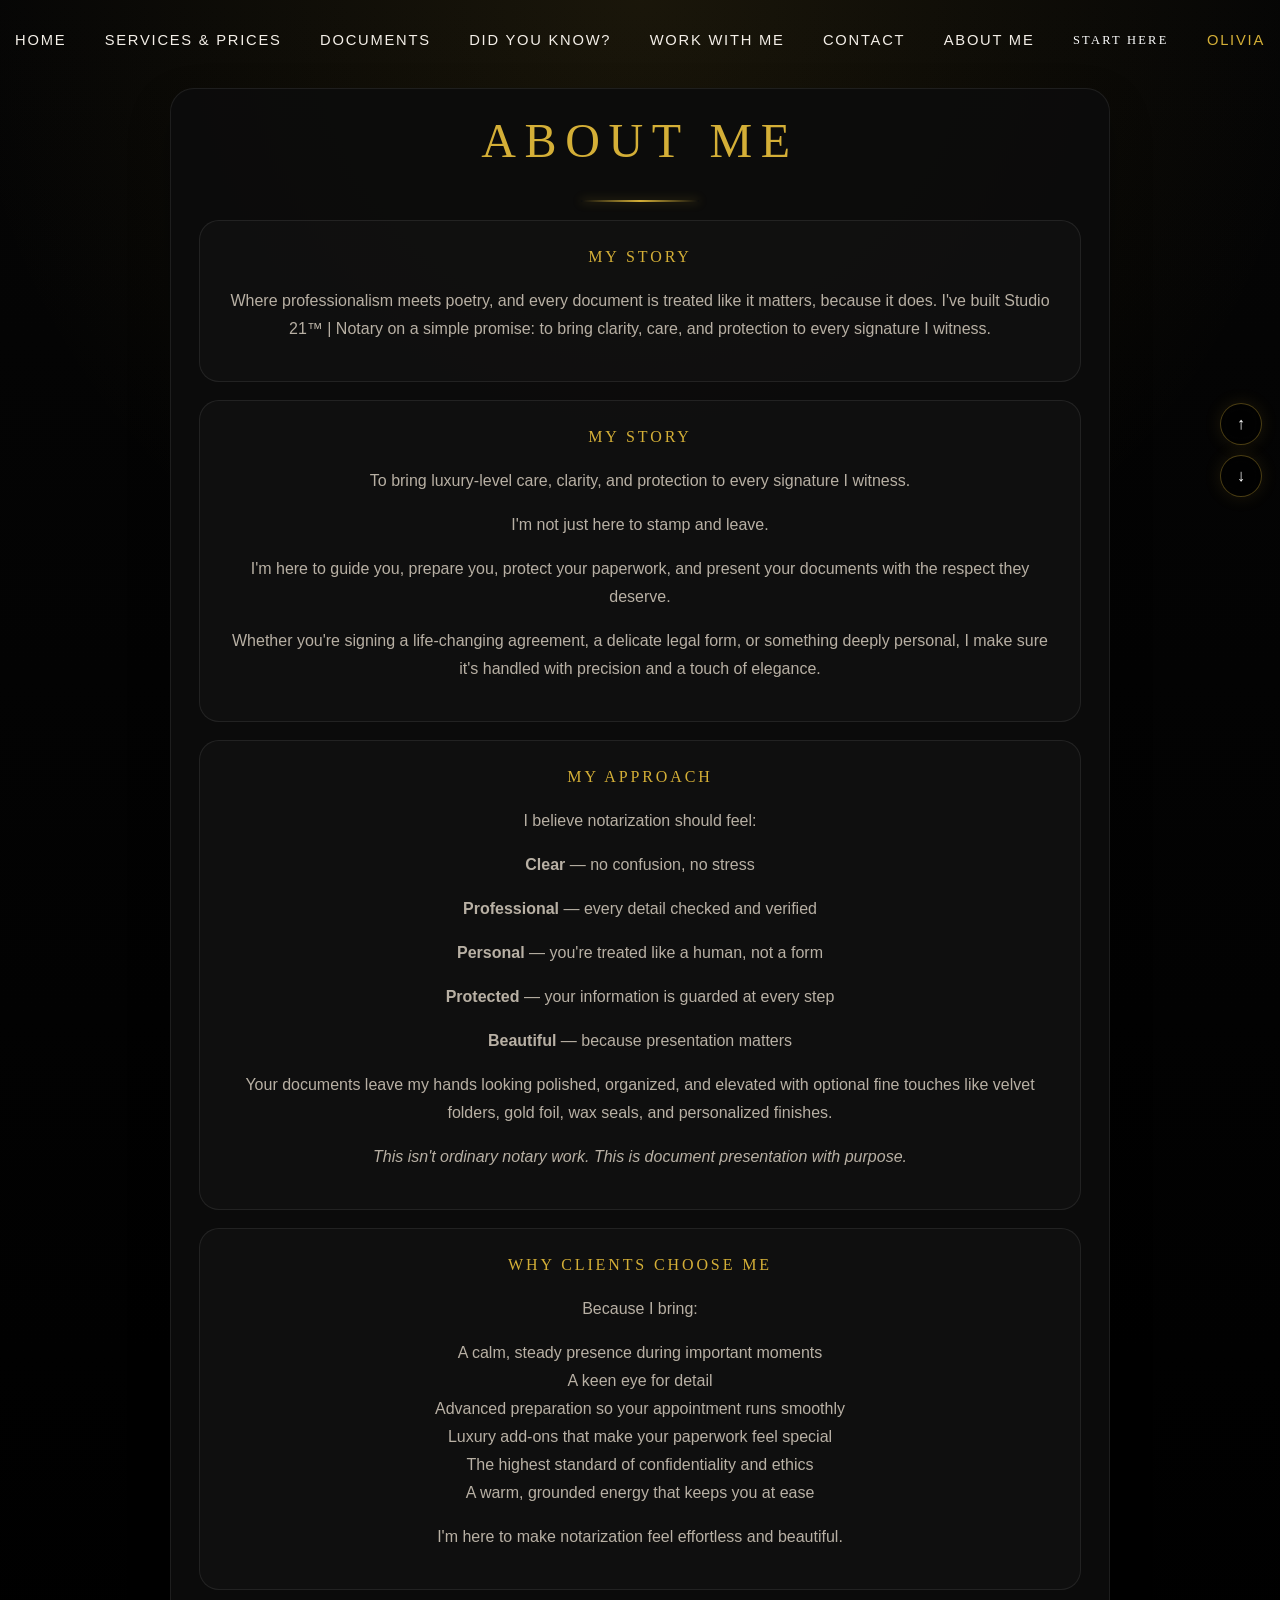
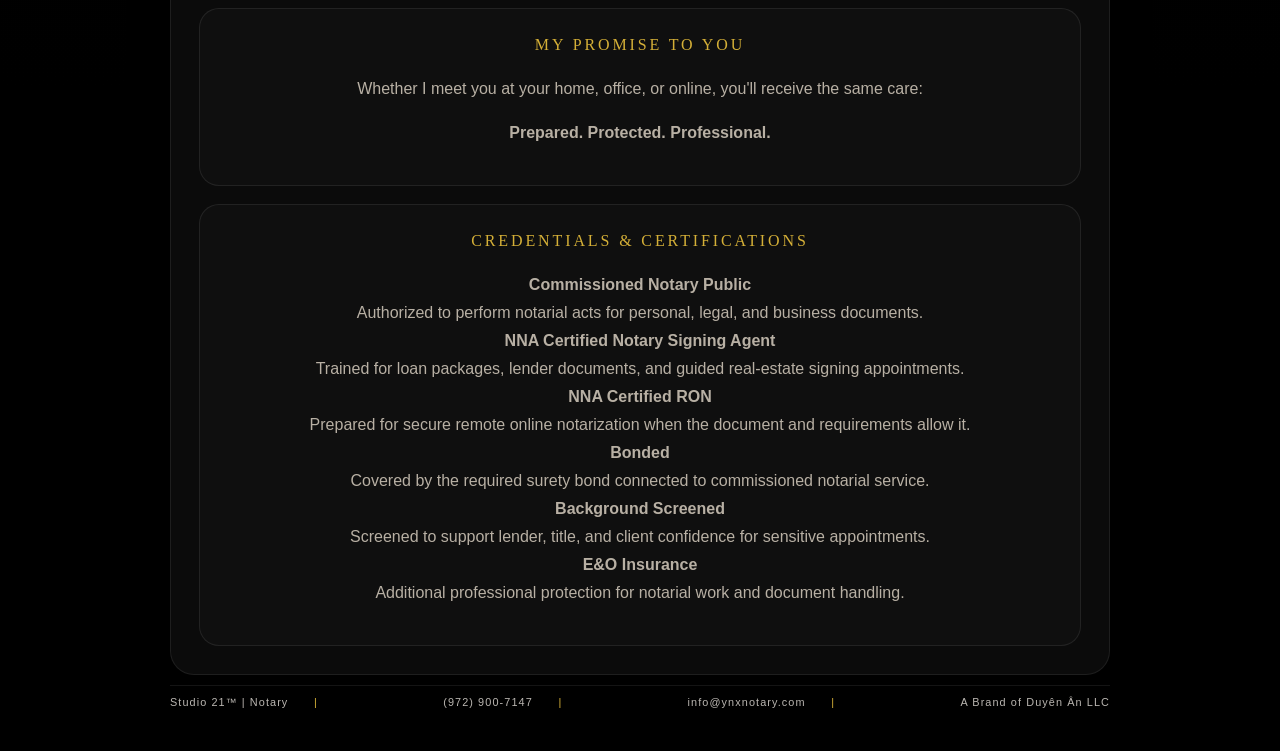
==== commit 3626ec40: "Rename notary site to Studio 21 Notary" ====
--- a/about.html
+++ b/about.html
@@ -1,9 +1,9 @@
-<!doctype html>
+﻿<!doctype html>
 <html lang="en">
   <head>
     <meta charset="UTF-8" />
     <meta name="viewport" content="width=device-width, initial-scale=1.0" />
-    <title>About Me | Notary Studio&trade;</title>
+    <title>About Me | Studio 21&trade; | Notary</title>
     <link rel="stylesheet" href="styles.css" />
   </head>
   <body id="top">
@@ -27,7 +27,7 @@
 
         <section class="mini" style="text-align:center;">
           <h2>My Story</h2>
-          <p>Where professionalism meets poetry, and every document is treated like it matters, because it does. I've built Notary Studio&trade; on a simple promise: to bring clarity, care, and protection to every signature I witness.</p>
+          <p>Where professionalism meets poetry, and every document is treated like it matters, because it does. I've built Studio 21&trade; | Notary on a simple promise: to bring clarity, care, and protection to every signature I witness.</p>
         </section>
 
         <section class="mini" style="text-align:center;">
@@ -41,11 +41,11 @@
         <section class="mini" style="text-align:center;">
           <h2>My Approach</h2>
           <p>I believe notarization should feel:</p>
-          <p><strong>Clear</strong> — no confusion, no stress</p>
-          <p><strong>Professional</strong> — every detail checked and verified</p>
-          <p><strong>Personal</strong> — you're treated like a human, not a form</p>
-          <p><strong>Protected</strong> — your information is guarded at every step</p>
-          <p><strong>Beautiful</strong> — because presentation matters</p>
+          <p><strong>Clear</strong> &mdash; no confusion, no stress</p>
+          <p><strong>Professional</strong> &mdash; every detail checked and verified</p>
+          <p><strong>Personal</strong> &mdash; you're treated like a human, not a form</p>
+          <p><strong>Protected</strong> &mdash; your information is guarded at every step</p>
+          <p><strong>Beautiful</strong> &mdash; because presentation matters</p>
           <p>Your documents leave my hands looking polished, organized, and elevated with optional fine touches like velvet folders, gold foil, wax seals, and personalized finishes.</p>
           <p class="note">This isn't ordinary notary work. This is document presentation with purpose.</p>
         </section>
@@ -82,7 +82,7 @@
           </ul>
         </section>
       </section>
-      <footer class="business-footer"><span>Notary Studio&trade;</span><span>(972) 900-7147</span><span>info@ynxnotary.com</span><span>A Brand of Duy�n �n LLC</span></footer>
+      <footer class="business-footer"><span>Studio 21&trade; | Notary</span><span>(972) 900-7147</span><span>info@ynxnotary.com</span><span>A Brand of Duyên Ân LLC</span></footer>
     </div>
     <div class="scroll-rail" aria-label="Page scroll controls">
       <a href="#top" aria-label="Scroll to top">&uarr;</a>
--- a/styles.css
+++ b/styles.css
@@ -60,15 +60,17 @@
   flex-wrap: nowrap;
   justify-content: center;
   align-items: center;
-  gap: 16px;
+  gap: clamp(22px, 3vw, 42px);
 }
 
 .nav-start-prompt {
   color: #fff;
   font-family: "Cinzel", Georgia, serif;
-  font-size: 0.66rem;
+  font-size: 0.78rem;
   letter-spacing: 0.18em;
   text-transform: uppercase;
+  white-space: nowrap;
+  animation: startPromptGlow 5.5s ease-in-out infinite;
 }
 
 .pill,
@@ -87,7 +89,7 @@
 
 .nav a {
   color: var(--text);
-  font-size: 0.58rem;
+  font-size: 0.92rem;
   letter-spacing: 0.12em;
   text-transform: uppercase;
   white-space: nowrap;
@@ -128,13 +130,31 @@
 }
 
 .brand-mark {
-  width: 132px;
-  height: 132px;
+  width: 156px;
+  height: 156px;
   object-fit: contain;
   border-radius: 26px;
   border: 0;
   background: transparent;
   padding: 0;
+}
+
+.notary-wordmark {
+  display: block;
+  width: min(520px, 86vw);
+  height: auto;
+}
+
+.sr-only {
+  position: absolute;
+  width: 1px;
+  height: 1px;
+  padding: 0;
+  margin: -1px;
+  overflow: hidden;
+  clip: rect(0, 0, 0, 0);
+  white-space: nowrap;
+  border: 0;
 }
 
 .eyebrow {
@@ -727,17 +747,18 @@
 .olivia-ideas {
   position: relative;
   z-index: 1;
-  width: min(980px, 100%);
+  width: min(1120px, 100%);
   margin: 0 auto;
   display: grid;
-  grid-template-columns: repeat(auto-fit, minmax(220px, 1fr));
-  gap: 14px;
+  grid-template-columns: repeat(3, minmax(0, 1fr));
+  gap: 18px;
 }
 
 .olivia-ideas article {
   border: 1px solid rgba(255, 182, 213, 0.42);
   border-radius: 24px;
-  padding: 20px;
+  min-height: 178px;
+  padding: 24px;
   background: rgba(255, 255, 255, 0.76);
   box-shadow: 0 16px 38px rgba(92, 34, 52, 0.1);
 }
@@ -867,27 +888,31 @@
 }
 
 footer {
-  margin-top: 14px;
-  padding-top: 10px;
+  margin-top: 10px;
+  padding: 10px 0 0;
   border-top: 1px solid rgba(255, 255, 255, 0.08);
-  color: #bda263;
+  color: rgba(244, 239, 232, 0.76);
   font-size: 0.68rem;
   text-align: center;
 }
 
 .business-footer {
   display: flex;
-  flex-wrap: wrap;
-  justify-content: center;
-  gap: 8px 16px;
-  letter-spacing: 0.08em;
-  color: #bda263;
+  flex-wrap: nowrap;
+  justify-content: space-between;
+  align-items: center;
+  gap: 0;
+  width: 100%;
+  letter-spacing: 0.1em;
+  color: rgba(244, 239, 232, 0.76);
+  line-height: 1.2;
+  white-space: nowrap;
 }
 
 .business-footer span:not(:last-child)::after {
   content: "|";
-  margin-left: 16px;
-  color: rgba(255, 255, 255, 0.72);
+  margin: 0 clamp(12px, 2vw, 26px);
+  color: var(--gold);
 }
 
 .scroll-rail {
@@ -1026,6 +1051,21 @@
   }
 }
 
+@keyframes startPromptGlow {
+  0%,
+  100% {
+    color: rgba(244, 239, 232, 0.86);
+    text-shadow: none;
+  }
+
+  50% {
+    color: var(--gold);
+    text-shadow:
+      0 0 10px rgba(212, 175, 55, 0.34),
+      0 0 18px rgba(212, 175, 55, 0.18);
+  }
+}
+
 @keyframes didStrongGlow {
   0%,
   100% {
@@ -1081,7 +1121,8 @@
   }
 
   .business-footer {
-    display: grid;
+    flex-wrap: wrap;
+    white-space: normal;
   }
 
   .business-footer span::after {
@@ -1186,3 +1227,15 @@
     border-radius: 12px;
   }
 }
+
+@media (max-width: 920px) {
+  .olivia-ideas {
+    grid-template-columns: repeat(2, minmax(0, 1fr));
+  }
+}
+
+@media (max-width: 620px) {
+  .olivia-ideas {
+    grid-template-columns: 1fr;
+  }
+}
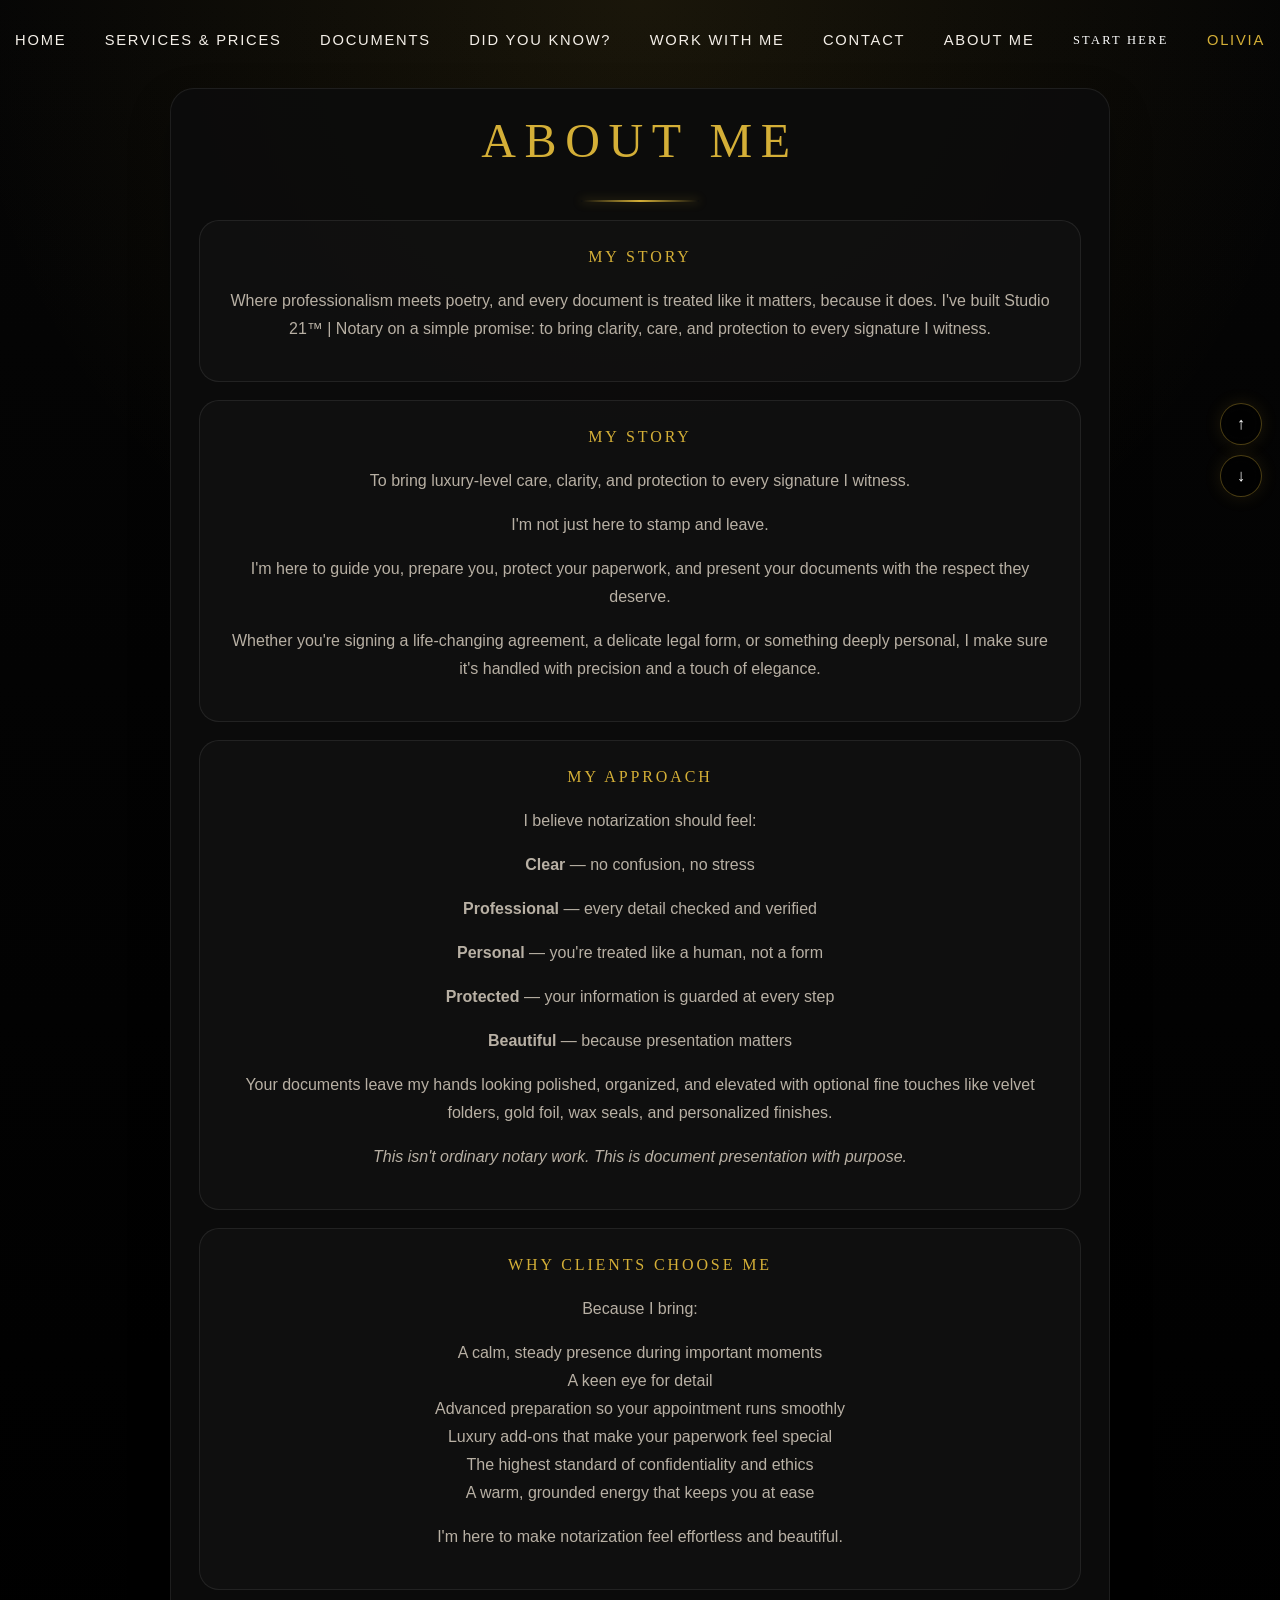
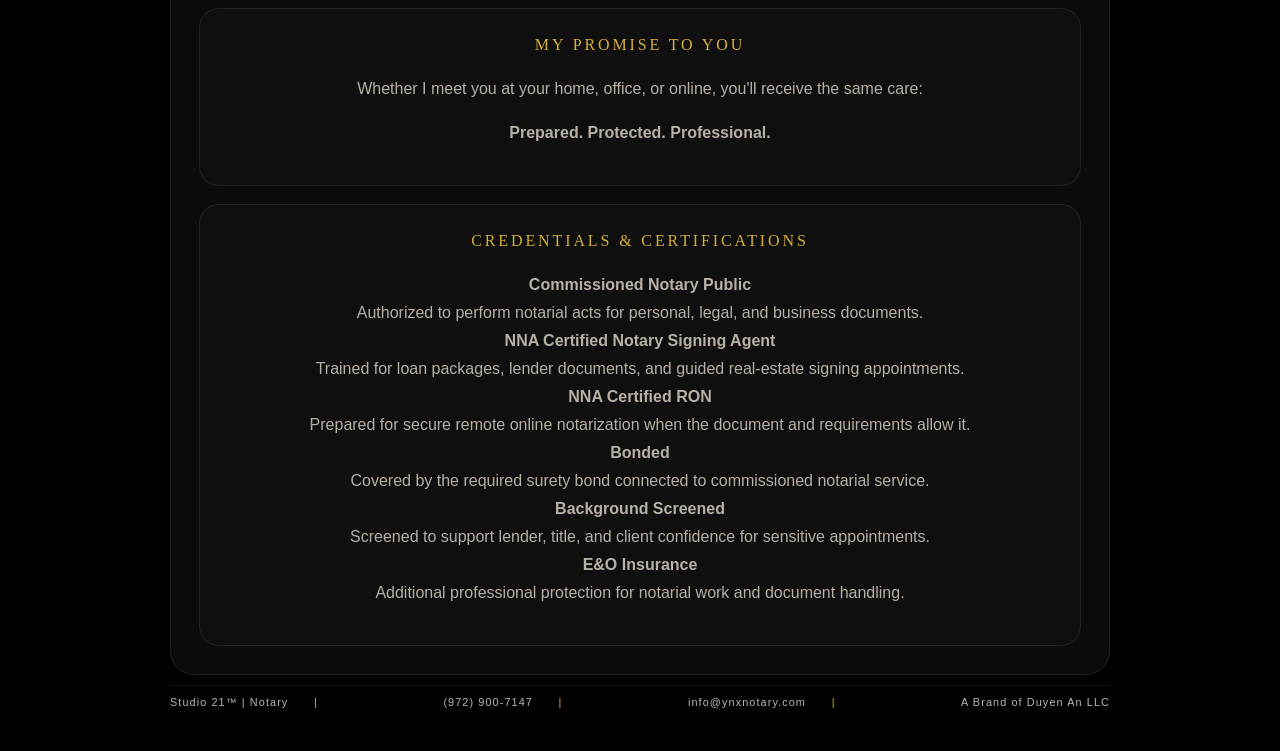
==== commit adf969b1: "Update notary footer brand name" ====
--- a/about.html
+++ b/about.html
@@ -82,7 +82,7 @@
           </ul>
         </section>
       </section>
-      <footer class="business-footer"><span>Studio 21&trade; | Notary</span><span>(972) 900-7147</span><span>info@ynxnotary.com</span><span>A Brand of Duyên Ân LLC</span></footer>
+      <footer class="business-footer"><span>Studio 21&trade; | Notary</span><span>(972) 900-7147</span><span>info@ynxnotary.com</span><span>A Brand of Duyen An LLC</span></footer>
     </div>
     <div class="scroll-rail" aria-label="Page scroll controls">
       <a href="#top" aria-label="Scroll to top">&uarr;</a>
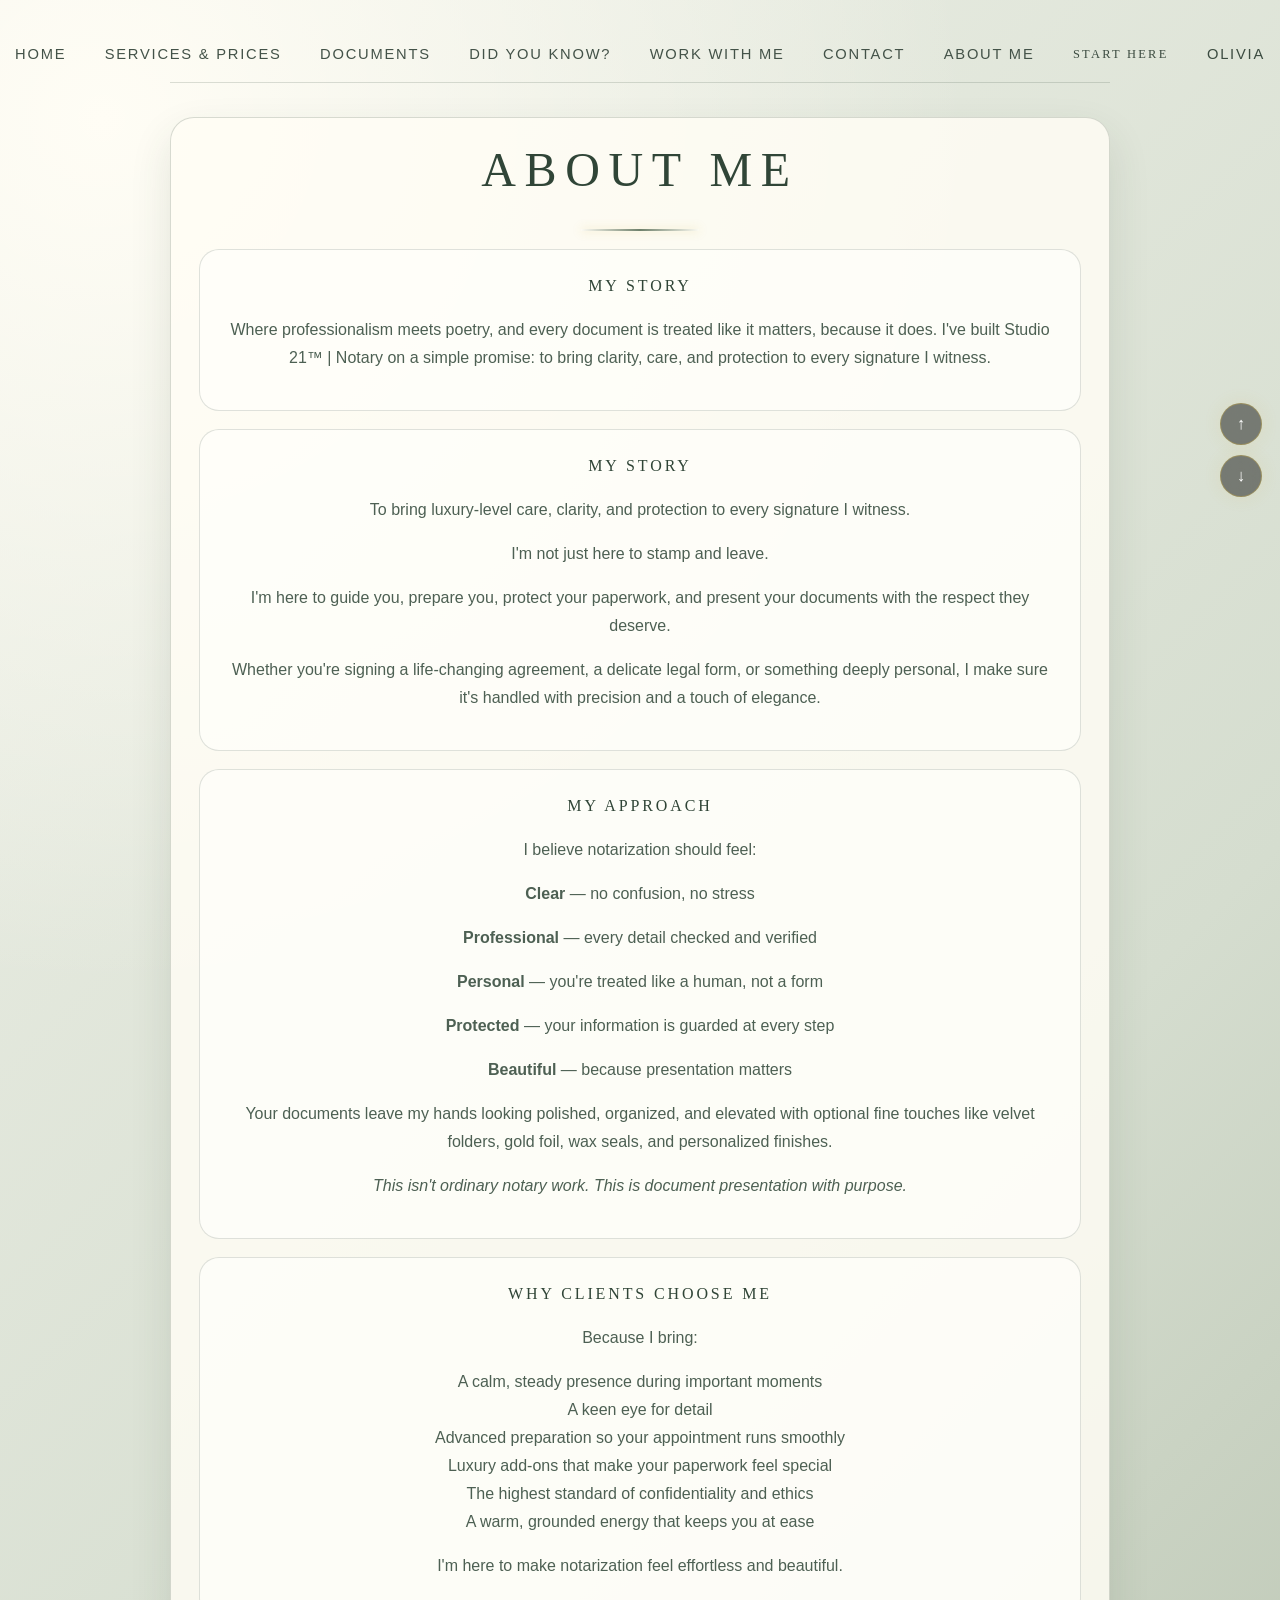
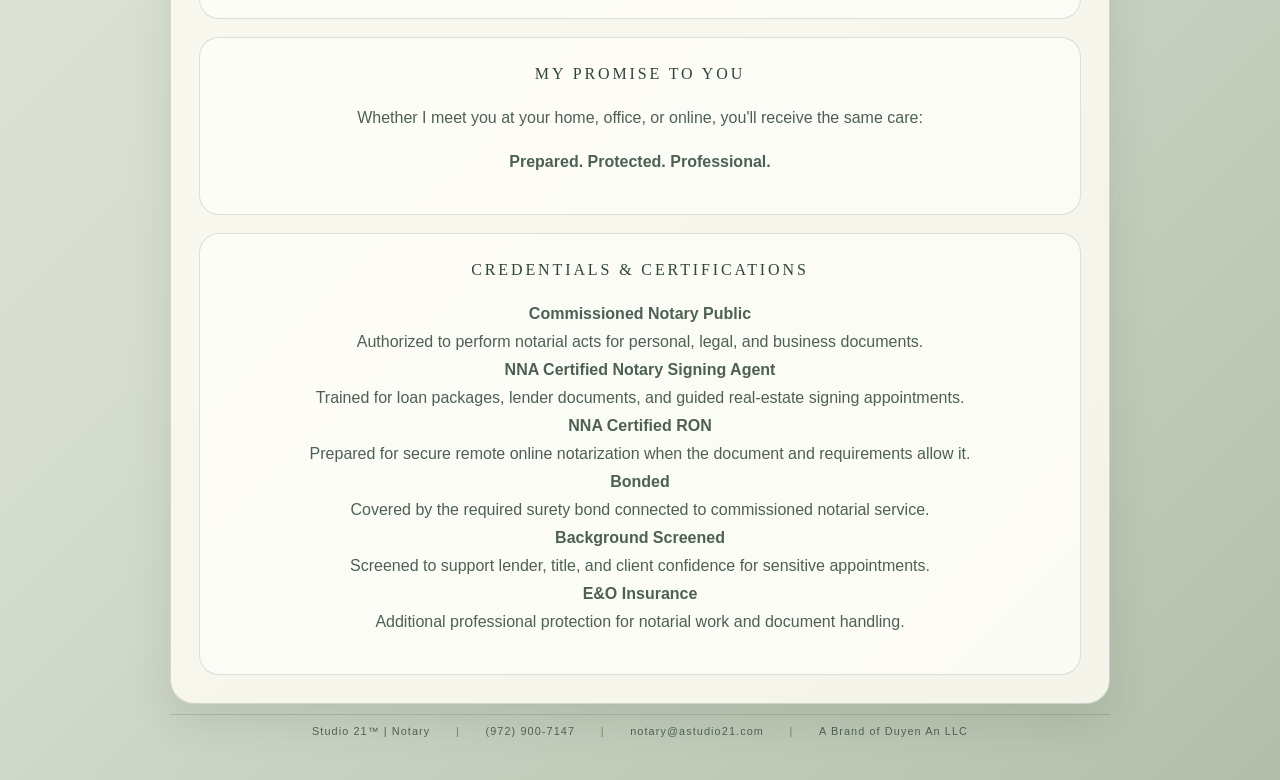
==== commit 6ad4dd0e: "Center notary footer and update email" ====
--- a/about.html
+++ b/about.html
@@ -82,7 +82,7 @@
           </ul>
         </section>
       </section>
-      <footer class="business-footer"><span>Studio 21&trade; | Notary</span><span>(972) 900-7147</span><span>info@ynxnotary.com</span><span>A Brand of Duyen An LLC</span></footer>
+      <footer class="business-footer"><span>Studio 21&trade; | Notary</span><span>(972) 900-7147</span><span>notary@astudio21.com</span><span>A Brand of Duyen An LLC</span></footer>
     </div>
     <div class="scroll-rail" aria-label="Page scroll controls">
       <a href="#top" aria-label="Scroll to top">&uarr;</a>
--- a/styles.css
+++ b/styles.css
@@ -1,11 +1,11 @@
 :root {
-  --bg: #040404;
-  --panel: rgba(12, 12, 12, 0.92);
-  --panel-soft: rgba(255, 255, 255, 0.02);
-  --text: #f4efe8;
-  --muted: #b8b0a4;
-  --gold: #d4af37;
-  --border: rgba(212, 175, 55, 0.24);
+  --bg: #edf0e6;
+  --panel: rgba(255, 253, 245, 0.9);
+  --panel-soft: rgba(255, 253, 245, 0.66);
+  --text: #29392f;
+  --muted: #4d6053;
+  --gold: #6e806b;
+  --border: rgba(58, 78, 62, 0.22);
 }
 
 * {
@@ -22,8 +22,8 @@
   font-family: Montserrat, Arial, sans-serif;
   color: var(--text);
   background:
-    radial-gradient(circle at top, rgba(212, 175, 55, 0.1), transparent 28%),
-    linear-gradient(180deg, #050505 0%, #000 72%);
+    radial-gradient(circle at 10% 0%, rgba(255, 253, 245, 0.96), transparent 36%),
+    linear-gradient(135deg, #eef0e6 0%, #d5ddcf 54%, #a8b49f 100%);
 }
 
 a {
@@ -899,7 +899,7 @@
 .business-footer {
   display: flex;
   flex-wrap: nowrap;
-  justify-content: space-between;
+  justify-content: center;
   align-items: center;
   gap: 0;
   width: 100%;
@@ -1239,3 +1239,6 @@
     grid-template-columns: 1fr;
   }
 }
+
+/* Shared Studio 21 Notary palette for all supporting pages. */
+body:not(.olivia-page-body){background:radial-gradient(circle at 8% 5%,#fffdf5 0,transparent 34%),linear-gradient(135deg,#eff1e8,#d5ddcf 58%,#b3beaa);color:#29392f}body:not(.olivia-page-body) .topbar{padding:14px 0;border-bottom:1px solid rgba(58,78,62,.18)}body:not(.olivia-page-body) .nav a{color:#435248}body:not(.olivia-page-body) .nav .nav-start-prompt,body:not(.olivia-page-body) .nav a.nav-olivia{color:#3b4b40}body:not(.olivia-page-body) .nav a:hover{color:#71826e}body:not(.olivia-page-body) .section{border-color:rgba(58,78,62,.2);background:rgba(255,253,245,.84);box-shadow:0 18px 42px rgba(49,66,51,.12)}body:not(.olivia-page-body) .card,body:not(.olivia-page-body) .mini{border-color:rgba(58,78,62,.16);background:rgba(255,255,252,.64)}body:not(.olivia-page-body) .section h2,body:not(.olivia-page-body) .card h2,body:not(.olivia-page-body) .mini h3,body:not(.olivia-page-body) .page-title{color:#304537}body:not(.olivia-page-body) .section h3,body:not(.olivia-page-body) .card h3,body:not(.olivia-page-body) .mini h4{color:#34483a}body:not(.olivia-page-body) .section p,body:not(.olivia-page-body) .section li,body:not(.olivia-page-body) .card p,body:not(.olivia-page-body) .mini p,body:not(.olivia-page-body) .mini li,body:not(.olivia-page-body) .page-copy,body:not(.olivia-page-body) .page-copy li,body:not(.olivia-page-body) .page-subtitle{color:#4d6053}body:not(.olivia-page-body) .eyebrow,body:not(.olivia-page-body) .pill:hover,body:not(.olivia-page-body) .cta:hover,body:not(.olivia-page-body) .card-cta:hover{color:#63785f}body:not(.olivia-page-body) .pill,body:not(.olivia-page-body) .cta,body:not(.olivia-page-body) .card-cta{border-color:rgba(58,78,62,.28);background:rgba(255,253,245,.72);color:#34483a}body:not(.olivia-page-body) .contact-form input,body:not(.olivia-page-body) .contact-form textarea{border-color:rgba(58,78,62,.28);background:#fffdf8;color:#29392f}body:not(.olivia-page-body) footer,body:not(.olivia-page-body) .business-footer{border-color:rgba(58,78,62,.2);color:#4d6053}body:not(.olivia-page-body) .business-footer span:not(:last-child)::after{color:#71826e}body:not(.olivia-page-body) .policy-table th{background:rgba(213,222,207,.6);color:#34483a}body:not(.olivia-page-body) .policy-table td{border-color:rgba(58,78,62,.18);color:#405348}
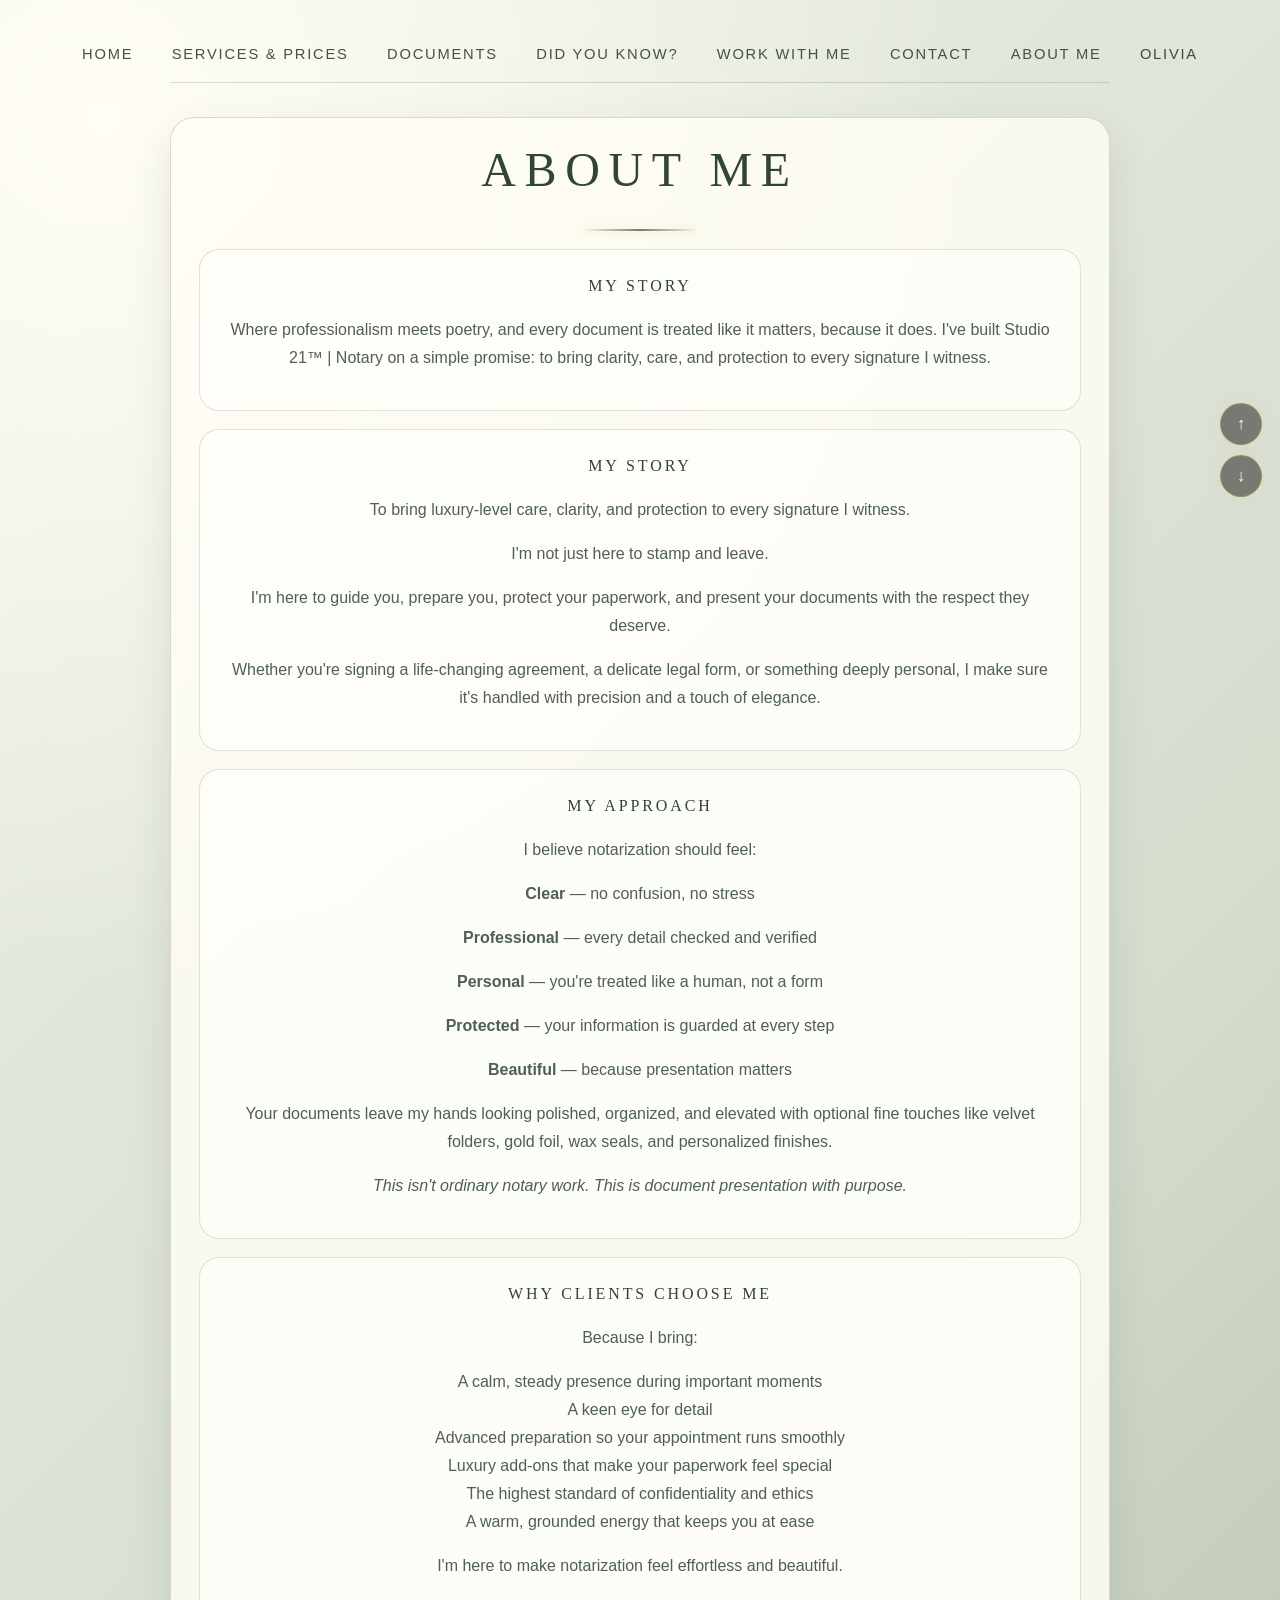
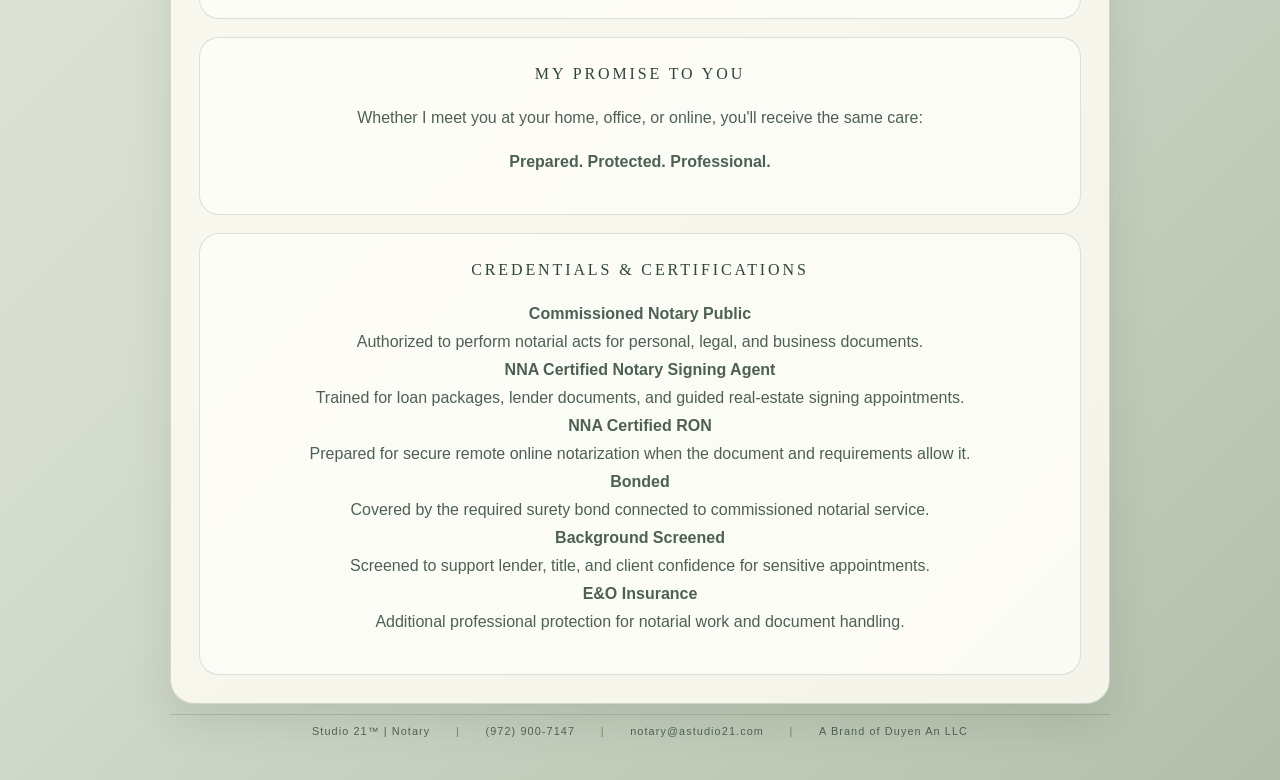
==== commit 1d650fc2: "Remove Start Here from notary navigation" ====
--- a/about.html
+++ b/about.html
@@ -17,7 +17,6 @@
           <a href="work-with-me.html">Work With Me</a>
           <a href="contact.html">Contact</a>
           <a href="about.html">About Me</a>
-          <span class="nav-start-prompt">Start Here</span>
           <a class="nav-olivia" href="promo.html">Olivia</a>
         </nav></header>
 
